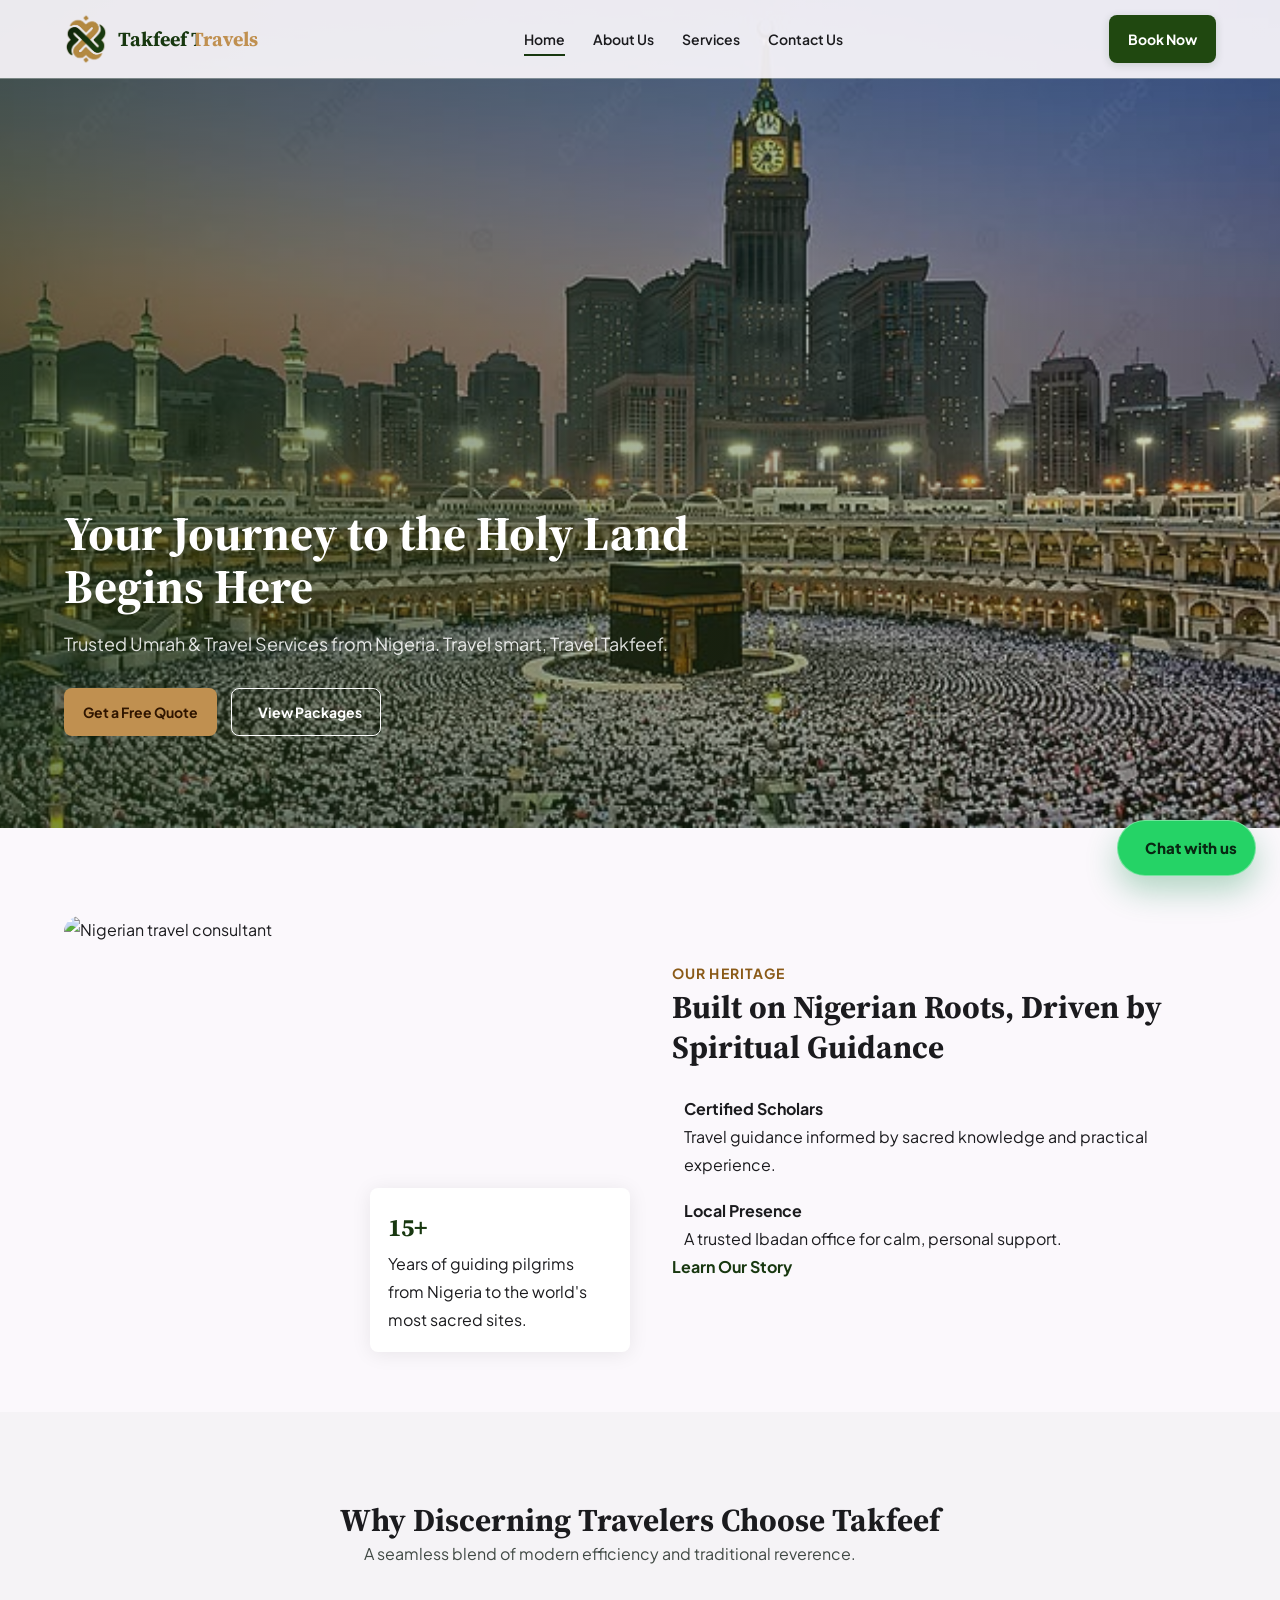
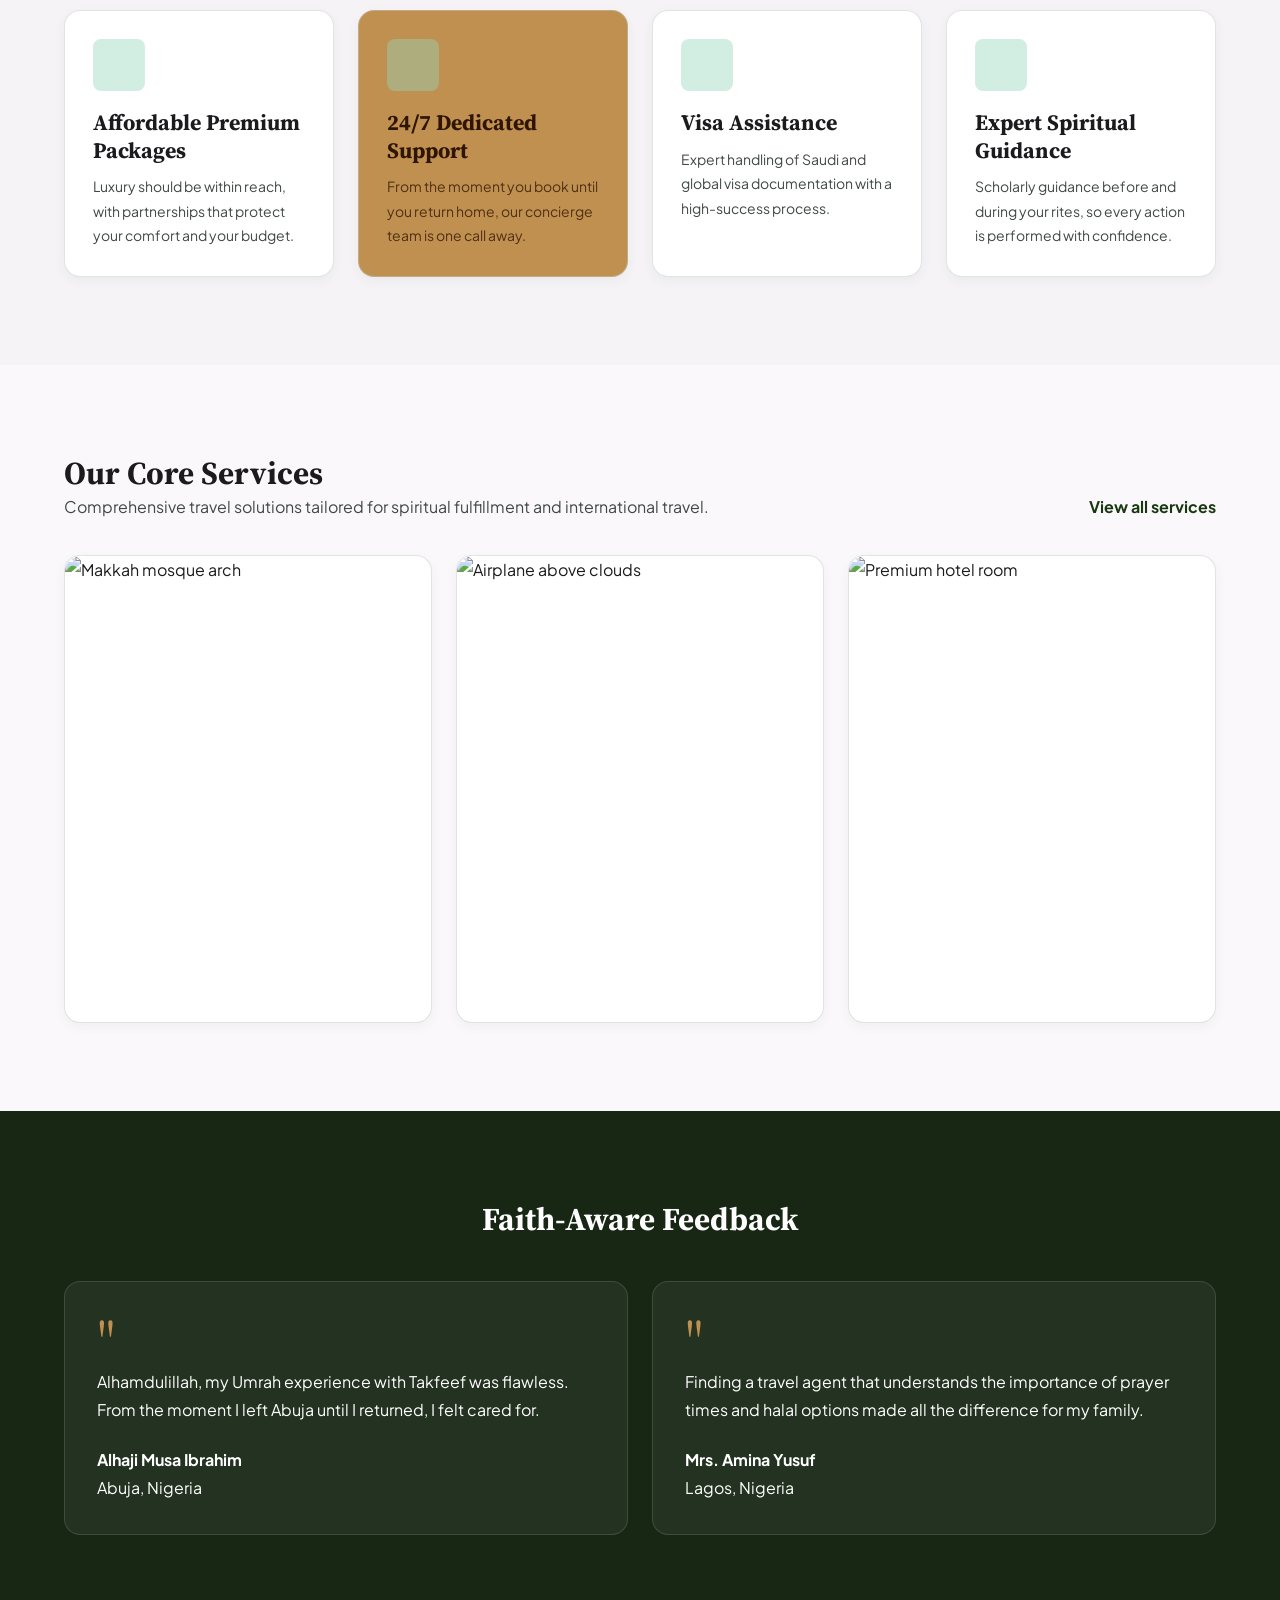
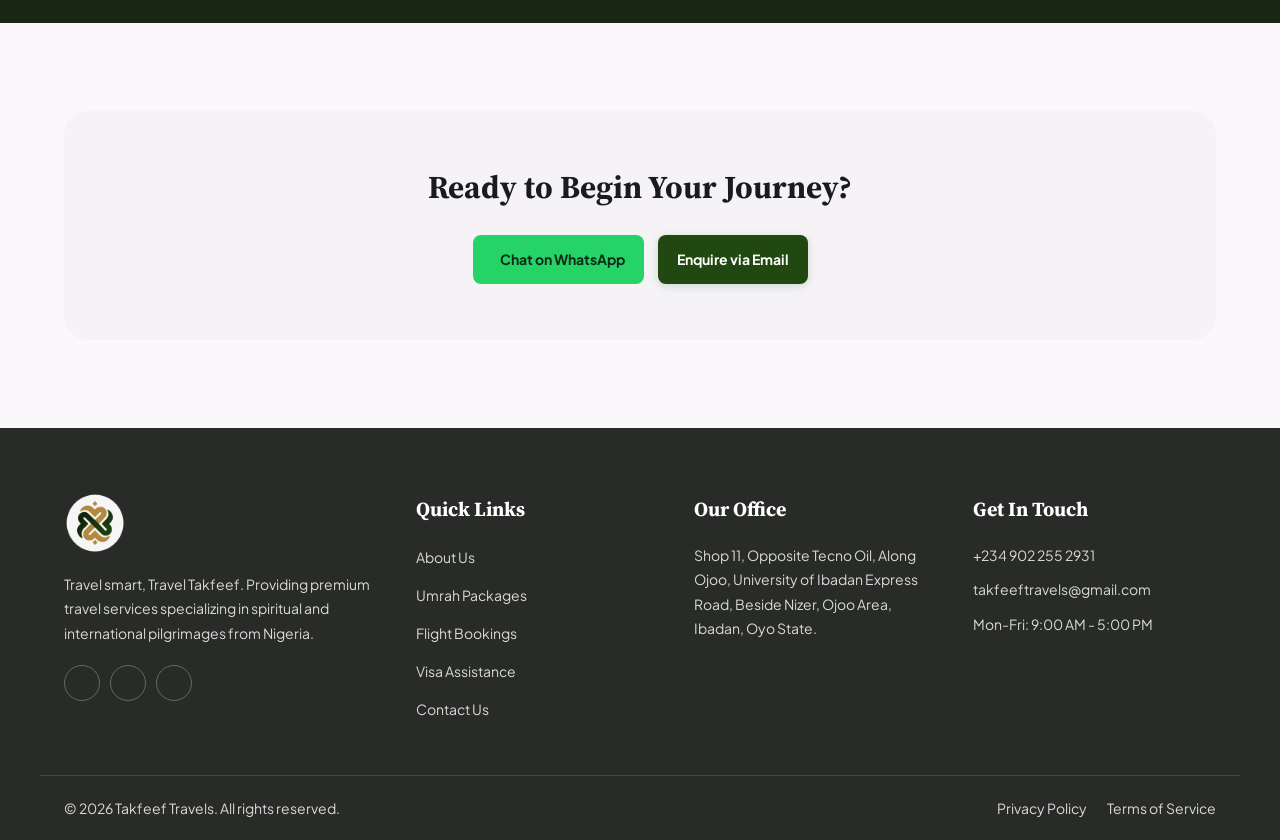
==== index.html @ e7de6328 "Initial Takfeef Travels website" ====
<!DOCTYPE html>
<html lang="en">
<head>
  <meta charset="UTF-8" />
  <meta name="viewport" content="width=device-width, initial-scale=1.0" />
  <meta name="description" content="Takfeef Travels is a trusted Nigerian travel agency specializing in Umrah packages, visa assistance, flight reservations, and international travel services. Travel smart, Travel Takfeef." />
  <meta name="keywords" content="Umrah packages Nigeria, Hajj travel agency Nigeria, visa assistance Nigeria, Takfeef Travels" />
  <meta property="og:title" content="Takfeef Travels - Your Journey to the Holy Land" />
  <meta property="og:description" content="Trusted Umrah & Travel Services from Nigeria. Travel smart, Travel Takfeef." />
  <title>Takfeef Travels | Home</title>
  <link rel="icon" href="assets/images/favicon-gold.png" type="image/png" />
  <link href="https://cdn.jsdelivr.net/npm/remixicon@4.3.0/fonts/remixicon.css" rel="stylesheet" />
  <link rel="stylesheet" href="assets/css/global.css" />
  <link rel="stylesheet" href="assets/css/navbar.css" />
  <link rel="stylesheet" href="assets/css/footer.css" />
  <link rel="stylesheet" href="assets/css/home.css" />
</head>
<body>
  <nav class="navbar" id="navbar">
    <div class="nav-container">
      <a href="index.html" class="nav-logo"><img src="assets/images/logo-gold.png" alt="Takfeef Travels Logo" /></a>
      <ul class="nav-links" id="navLinks">
        <li><a href="index.html" class="nav-link">Home</a></li>
        <li><a href="about.html" class="nav-link">About Us</a></li>
        <li><a href="services.html" class="nav-link">Services</a></li>
        <li><a href="contact.html" class="nav-link">Contact Us</a></li>
      </ul>
      <a href="contact.html" class="btn btn-primary nav-cta">Book Now</a>
      <button class="nav-hamburger" id="hamburger" aria-label="Toggle menu"><span></span><span></span><span></span></button>
    </div>
  </nav>

  <main>
    <section class="hero">
      <div class="container">
        <div class="hero-content reveal">
          <h1>Your Journey to the Holy Land Begins Here</h1>
          <p>Trusted Umrah & Travel Services from Nigeria. Travel smart, Travel Takfeef.</p>
          <div class="hero-actions">
            <a class="btn btn-amber" href="contact.html">Get a Free Quote</a>
            <a class="btn btn-outline" href="services.html"><i class="ri-compass-3-line"></i> View Packages</a>
          </div>
        </div>
      </div>
    </section>

    <section class="section">
      <div class="container heritage-grid">
        <div class="image-stack reveal">
          <img src="https://images.unsplash.com/photo-1547471080-7cc2caa01a7e?auto=format&fit=crop&w=900&q=80" alt="Nigerian travel consultant" />
          <div class="stat-card"><strong data-count="15">15+</strong><span>Years of guiding pilgrims from Nigeria to the world's most sacred sites.</span></div>
        </div>
        <div class="reveal">
          <span class="eyebrow">Our Heritage</span>
          <h2 class="section-heading">Built on Nigerian Roots, Driven by Spiritual Guidance</h2>
          <ul class="feature-list">
            <li><i class="ri-shield-star-line"></i><span><strong>Certified Scholars</strong><br />Travel guidance informed by sacred knowledge and practical experience.</span></li>
            <li><i class="ri-community-line"></i><span><strong>Local Presence</strong><br />A trusted Ibadan office for calm, personal support.</span></li>
          </ul>
          <a href="about.html" class="text-link">Learn Our Story <i class="ri-arrow-right-line"></i></a>
        </div>
      </div>
    </section>

    <section class="section why">
      <div class="container">
        <div class="centered reveal">
          <h2 class="section-heading">Why Discerning Travelers Choose Takfeef</h2>
          <p class="section-copy">A seamless blend of modern efficiency and traditional reverence.</p>
        </div>
        <div class="why-grid">
          <article class="card why-card reveal"><span class="icon-pill"><i class="ri-vip-crown-line"></i></span><h3>Affordable Premium Packages</h3><p>Luxury should be within reach, with partnerships that protect your comfort and your budget.</p></article>
          <article class="card why-card featured reveal"><span class="icon-pill"><i class="ri-customer-service-2-line"></i></span><h3>24/7 Dedicated Support</h3><p>From the moment you book until you return home, our concierge team is one call away.</p></article>
          <article class="card why-card reveal"><span class="icon-pill"><i class="ri-file-check-line"></i></span><h3>Visa Assistance</h3><p>Expert handling of Saudi and global visa documentation with a high-success process.</p></article>
          <article class="card why-card reveal"><span class="icon-pill"><i class="ri-moon-clear-line"></i></span><h3>Expert Spiritual Guidance</h3><p>Scholarly guidance before and during your rites, so every action is performed with confidence.</p></article>
        </div>
      </div>
    </section>

    <section class="section">
      <div class="container">
        <div class="section-head-row">
          <div><h2 class="section-heading">Our Core Services</h2><p class="section-copy">Comprehensive travel solutions tailored for spiritual fulfillment and international travel.</p></div>
          <a href="services.html" class="text-link">View all services <i class="ri-arrow-right-line"></i></a>
        </div>
        <div class="services-preview-grid">
          <article class="card service-card reveal"><img src="https://images.unsplash.com/photo-1580418827493-f2b22c0a76cb?auto=format&fit=crop&w=800&q=80" alt="Makkah mosque arch" /><div class="service-card-body"><span class="chip">Most Popular</span><h3>VIP Umrah Packages</h3><p>Curated spiritual journeys featuring premium hotels, flights, transfers, and guided rituals.</p><a class="btn btn-outline" href="services.html">Explore Packages</a></div></article>
          <article class="card service-card reveal"><img src="https://images.unsplash.com/photo-1436491865332-7a61a109cc05?auto=format&fit=crop&w=800&q=80" alt="Airplane above clouds" /><div class="service-card-body"><span class="chip">Flexible</span><h3>Flight Bookings</h3><p>Reliable international flight support across major carriers and routes.</p><a class="btn btn-outline" href="services.html">Explore Packages</a></div></article>
          <article class="card service-card reveal"><img src="https://images.unsplash.com/photo-1566073771259-6a8506099945?auto=format&fit=crop&w=800&q=80" alt="Premium hotel room" /><div class="service-card-body"><span class="chip">Comfort</span><h3>Premium Lodging</h3><p>Thoughtful hotel selection in Makkah, Madinah, and international destinations.</p><a class="btn btn-outline" href="services.html">Explore Packages</a></div></article>
        </div>
      </div>
    </section>

    <section class="section testimonials">
      <div class="container">
        <h2 class="section-heading centered reveal">Faith-Aware Feedback</h2>
        <div class="testimonial-grid">
          <blockquote class="testimonial-card reveal"><div class="quote-mark">"</div><p>Alhamdulillah, my Umrah experience with Takfeef was flawless. From the moment I left Abuja until I returned, I felt cared for.</p><cite>Alhaji Musa Ibrahim</cite><span>Abuja, Nigeria</span></blockquote>
          <blockquote class="testimonial-card reveal"><div class="quote-mark">"</div><p>Finding a travel agent that understands the importance of prayer times and halal options made all the difference for my family.</p><cite>Mrs. Amina Yusuf</cite><span>Lagos, Nigeria</span></blockquote>
        </div>
      </div>
    </section>

    <section class="section">
      <div class="container">
        <div class="cta-panel reveal">
          <h2 class="section-heading">Ready to Begin Your Journey?</h2>
          <div class="cta-actions">
            <a class="btn whatsapp" href="https://wa.me/2349022552931?text=Hello%20Takfeef%20Travels%2C%20I%20am%20interested%20in%20your%20Umrah%20packages." target="_blank" rel="noreferrer"><i class="ri-whatsapp-line"></i> Chat on WhatsApp</a>
            <a class="btn btn-primary" href="contact.html">Enquire via Email</a>
          </div>
        </div>
      </div>
    </section>
  </main>

  <footer class="footer">
    <div class="footer-container">
      <div><img src="assets/images/logo-gold-badge.png" alt="Takfeef Travels" class="footer-logo" /><p>Travel smart, Travel Takfeef. Providing premium travel services specializing in spiritual and international pilgrimages from Nigeria.</p><div class="footer-socials"><a href="#" aria-label="Facebook"><i class="ri-facebook-fill"></i></a><a href="#" aria-label="Instagram"><i class="ri-instagram-line"></i></a><a href="#" aria-label="TikTok"><i class="ri-tiktok-fill"></i></a></div></div>
      <div><h4>Quick Links</h4><ul><li><a href="about.html">About Us</a></li><li><a href="services.html">Umrah Packages</a></li><li><a href="services.html">Flight Bookings</a></li><li><a href="services.html">Visa Assistance</a></li><li><a href="contact.html">Contact Us</a></li></ul></div>
      <div><h4>Our Office</h4><p>Shop 11, Opposite Tecno Oil, Along Ojoo, University of Ibadan Express Road, Beside Nizer, Ojoo Area, Ibadan, Oyo State.</p></div>
      <div><h4>Get In Touch</h4><p>+234 902 255 2931</p><p>takfeeftravels@gmail.com</p><p>Mon-Fri: 9:00 AM - 5:00 PM</p></div>
    </div>
    <div class="footer-bottom"><p>© 2026 Takfeef Travels. All rights reserved.</p><div class="footer-bottom-links"><a href="#">Privacy Policy</a><a href="#">Terms of Service</a></div></div>
  </footer>
  <a class="floating-whatsapp" href="https://wa.me/2349022552931?text=Hello%20Takfeef%20Travels%2C%20I%20would%20like%20to%20make%20an%20inquiry." target="_blank" rel="noreferrer" aria-label="Chat with Takfeef Travels on WhatsApp">
    <i class="ri-whatsapp-line"></i>
    <span>Chat with us</span>
  </a>
  <script src="assets/js/main.js"></script>
  <script src="assets/js/home.js"></script>
</body>
</html>
---- assets/css/global.css ----
@import url('https://fonts.googleapis.com/css2?family=Source+Serif+4:wght@400;600;700&family=Plus+Jakarta+Sans:wght@400;500;600;700&display=swap');

:root {
  --color-primary: #183810;
  --color-primary-container: #204810;
  --color-primary-accent: #58a038;
  --color-secondary: #8a5a18;
  --color-secondary-bright: #c09050;
  --color-secondary-soft: #f3dec0;
  --color-background: #fbf8fc;
  --color-surface: #ffffff;
  --color-surface-low: #f5f3f6;
  --color-surface-high: #eae7eb;
  --color-text-primary: #1b1b1e;
  --color-text-secondary: #404944;
  --color-text-muted: #707974;
  --color-text-on-primary: #ffffff;
  --color-dark-surface: #172714;
  --color-whatsapp: #25d366;
  --color-error: #ba1a1a;
  --color-outline: #bfc9c3;
  --font-heading: 'Source Serif 4', Georgia, serif;
  --font-body: 'Plus Jakarta Sans', sans-serif;
  --text-display: 48px;
  --text-display-mobile: 36px;
  --text-h2: 32px;
  --text-h3: 24px;
  --text-body-lg: 18px;
  --text-body: 16px;
  --text-label: 14px;
  --container-max: 1200px;
  --container-gutter: 24px;
  --radius-sm: 4px;
  --radius-md: 8px;
  --radius-lg: 16px;
  --radius-xl: 24px;
  --radius-full: 9999px;
  --shadow-card: 0 4px 12px rgba(24, 56, 16, 0.05);
  --shadow-button: 0 2px 8px rgba(24, 56, 16, 0.16);
  --shadow-nav: 0 2px 20px rgba(0, 0, 0, 0.08);
}

*,
*::before,
*::after {
  box-sizing: border-box;
  margin: 0;
  padding: 0;
}

html {
  scroll-behavior: smooth;
}

body {
  background: var(--color-background);
  color: var(--color-text-primary);
  font-family: var(--font-body);
  font-size: var(--text-body);
  line-height: 1.75;
}

img {
  display: block;
  max-width: 100%;
}

a {
  color: inherit;
  text-decoration: none;
}

ul {
  list-style: none;
}

button,
input,
select,
textarea {
  font: inherit;
}

.container {
  margin-inline: auto;
  max-width: var(--container-max);
  padding-inline: var(--container-gutter);
  width: 100%;
}

.section {
  padding-block: 88px;
}

.eyebrow {
  color: var(--color-secondary);
  display: inline-flex;
  font-size: var(--text-label);
  font-weight: 700;
  letter-spacing: 0.08em;
  text-transform: uppercase;
}

.section-heading {
  color: var(--color-text-primary);
  font-family: var(--font-heading);
  font-size: var(--text-h2);
  line-height: 1.25;
}

.section-copy {
  color: var(--color-text-secondary);
  max-width: 680px;
}

.btn {
  align-items: center;
  border: 1px solid transparent;
  border-radius: var(--radius-md);
  cursor: pointer;
  display: inline-flex;
  font-size: 14px;
  font-weight: 700;
  gap: 8px;
  justify-content: center;
  min-height: 44px;
  padding: 11px 18px;
  transition: transform 180ms ease, background 180ms ease, border-color 180ms ease;
}

.btn:hover {
  transform: translateY(-1px);
}

.btn-primary {
  background: var(--color-primary-container);
  box-shadow: var(--shadow-button);
  color: var(--color-text-on-primary);
}

.btn-primary:hover {
  background: var(--color-primary);
}

.btn-amber {
  background: var(--color-secondary-bright);
  color: #2f1500;
}

.btn-outline {
  background: transparent;
  border-color: currentColor;
}

.btn-light {
  background: var(--color-surface);
  color: var(--color-primary);
}

.card {
  background: var(--color-surface);
  border: 1px solid rgba(191, 201, 195, 0.48);
  border-radius: var(--radius-lg);
  box-shadow: var(--shadow-card);
}

.icon-pill {
  align-items: center;
  background: rgba(149, 211, 186, 0.42);
  border-radius: var(--radius-md);
  color: var(--color-primary);
  display: inline-flex;
  font-size: 24px;
  height: 52px;
  justify-content: center;
  width: 52px;
}

.page-header {
  align-items: center;
  display: flex;
  min-height: 300px;
  padding-top: 78px;
  text-align: center;
}

.page-title {
  color: var(--color-text-on-primary);
  font-family: var(--font-heading);
  font-size: var(--text-display);
  line-height: 1.12;
}

.page-subtitle {
  color: rgba(255, 255, 255, 0.82);
  margin: 14px auto 0;
  max-width: 720px;
}

.reveal {
  opacity: 0;
  transform: translateY(18px);
  transition: opacity 600ms ease, transform 600ms ease;
}

.reveal.visible {
  opacity: 1;
  transform: translateY(0);
}

.floating-whatsapp {
  align-items: center;
  background: var(--color-whatsapp);
  border: 1px solid rgba(255, 255, 255, 0.36);
  border-radius: var(--radius-full);
  bottom: 24px;
  box-shadow: 0 14px 32px rgba(18, 140, 74, 0.32);
  color: #082812;
  display: inline-flex;
  font-size: 15px;
  font-weight: 800;
  gap: 9px;
  min-height: 54px;
  padding: 14px 18px;
  position: fixed;
  right: 24px;
  transition: transform 180ms ease, box-shadow 180ms ease;
  z-index: 60;
}

.floating-whatsapp i {
  font-size: 24px;
}

.floating-whatsapp:hover {
  box-shadow: 0 18px 38px rgba(18, 140, 74, 0.4);
  transform: translateY(-2px);
}

@media (max-width: 767px) {
  :root {
    --container-gutter: 20px;
  }

  .section {
    padding-block: 64px;
  }

  .section-heading {
    font-size: 29px;
  }

  .page-title {
    font-size: var(--text-display-mobile);
  }

  .floating-whatsapp {
    bottom: 18px;
    min-height: 56px;
    padding: 0;
    right: 18px;
    width: 56px;
  }

  .floating-whatsapp span {
    height: 1px;
    overflow: hidden;
    position: absolute;
    white-space: nowrap;
    width: 1px;
  }
}
---- assets/css/navbar.css ----
.navbar {
  background: rgba(251, 248, 252, 0.92);
  box-shadow: 0 1px 0 rgba(191, 201, 195, 0.45);
  left: 0;
  position: fixed;
  right: 0;
  top: 0;
  transition: box-shadow 180ms ease, background 180ms ease;
  z-index: 50;
}

.navbar.scrolled {
  background: rgba(255, 255, 255, 0.96);
  box-shadow: var(--shadow-nav);
}

.nav-container {
  align-items: center;
  display: flex;
  height: 78px;
  justify-content: space-between;
  margin-inline: auto;
  max-width: var(--container-max);
  padding-inline: var(--container-gutter);
}

.nav-logo img {
  height: 52px;
  width: auto;
}

.nav-logo {
  align-items: center;
  display: inline-flex;
  gap: 10px;
}

.nav-logo::after {
  content: "Takfeef Travels";
  font-family: var(--font-heading);
  font-size: 20px;
  font-weight: 700;
  line-height: 1;
  background: linear-gradient(90deg, var(--color-primary) 0 56%, var(--color-secondary-bright) 56% 100%);
  -webkit-background-clip: text;
  background-clip: text;
  color: transparent;
  white-space: nowrap;
}

.nav-links {
  align-items: center;
  display: flex;
  gap: 28px;
}

.nav-link {
  color: var(--color-text-primary);
  font-size: 14px;
  font-weight: 600;
  padding-block: 8px;
  position: relative;
}

.nav-link::after {
  background: var(--color-primary);
  bottom: 0;
  content: "";
  height: 2px;
  left: 0;
  position: absolute;
  transform: scaleX(0);
  transform-origin: left;
  transition: transform 160ms ease;
  width: 100%;
}

.nav-link:hover::after,
.nav-link.active::after {
  transform: scaleX(1);
}

.nav-hamburger {
  background: transparent;
  border: 0;
  cursor: pointer;
  display: none;
  height: 44px;
  width: 44px;
}

.nav-hamburger span {
  background: var(--color-primary);
  border-radius: var(--radius-full);
  display: block;
  height: 2px;
  margin: 6px auto;
  transition: transform 180ms ease, opacity 180ms ease;
  width: 24px;
}

.nav-hamburger.open span:nth-child(1) {
  transform: translateY(8px) rotate(45deg);
}

.nav-hamburger.open span:nth-child(2) {
  opacity: 0;
}

.nav-hamburger.open span:nth-child(3) {
  transform: translateY(-8px) rotate(-45deg);
}

@media (max-width: 860px) {
  .nav-cta {
    display: none;
  }

  .nav-hamburger {
    display: block;
  }

  .nav-links {
    background: var(--color-surface);
    border: 1px solid rgba(191, 201, 195, 0.62);
    border-radius: var(--radius-lg);
    box-shadow: var(--shadow-nav);
    display: grid;
    gap: 8px;
    left: 20px;
    opacity: 0;
    padding: 16px;
    pointer-events: none;
    position: absolute;
    right: 20px;
    top: 88px;
    transform: translateY(-8px);
    transition: opacity 180ms ease, transform 180ms ease;
  }

  .nav-links.open {
    opacity: 1;
    pointer-events: auto;
    transform: translateY(0);
  }
}

@media (max-width: 420px) {
  .nav-logo::after {
    font-size: 17px;
  }

  .nav-logo img {
    height: 46px;
  }
}
---- assets/css/footer.css ----
.footer {
  background: #292b28;
  color: rgba(255, 255, 255, 0.82);
  padding-top: 64px;
}

.footer-container {
  display: grid;
  gap: 36px;
  grid-template-columns: 1.3fr 1fr 1fr 1fr;
  margin-inline: auto;
  max-width: var(--container-max);
  padding-inline: var(--container-gutter);
}

.footer-logo {
  height: 62px;
  margin-bottom: 18px;
  width: auto;
}

.footer h4 {
  color: #ffffff;
  font-family: var(--font-heading);
  font-size: 20px;
  margin-bottom: 16px;
}

.footer p,
.footer a {
  font-size: 14px;
}

.footer li + li,
.footer p + p {
  margin-top: 10px;
}

.footer-socials {
  display: flex;
  gap: 10px;
  margin-top: 20px;
}

.footer-socials a {
  align-items: center;
  border: 1px solid rgba(255, 255, 255, 0.28);
  border-radius: var(--radius-full);
  display: inline-flex;
  height: 36px;
  justify-content: center;
  width: 36px;
}

.footer-bottom {
  align-items: center;
  border-top: 1px solid rgba(255, 255, 255, 0.12);
  display: flex;
  gap: 20px;
  justify-content: space-between;
  margin: 52px auto 0;
  max-width: var(--container-max);
  padding: 20px var(--container-gutter);
}

.footer-bottom-links {
  display: flex;
  gap: 20px;
}

@media (max-width: 900px) {
  .footer-container {
    grid-template-columns: 1fr 1fr;
  }
}

@media (max-width: 620px) {
  .footer-container,
  .footer-bottom {
    grid-template-columns: 1fr;
  }

  .footer-bottom {
    align-items: flex-start;
    flex-direction: column;
  }
}
---- assets/css/home.css ----
.hero {
  background: linear-gradient(90deg, rgba(24, 56, 16, 0.58), rgba(24, 56, 16, 0.18)), url("../images/hero-kaaba-twilight.jfif") center/cover;
  color: #ffffff;
  display: flex;
  min-height: 92vh;
  padding-top: 78px;
}

.hero .container {
  align-items: end;
  display: flex;
  padding-bottom: 92px;
}

.hero-content {
  max-width: 690px;
}

.hero h1 {
  font-family: var(--font-heading);
  font-size: var(--text-display);
  line-height: 1.12;
}

.hero p {
  color: rgba(255, 255, 255, 0.86);
  font-size: var(--text-body-lg);
  margin-top: 14px;
}

.hero-actions {
  display: flex;
  flex-wrap: wrap;
  gap: 14px;
  margin-top: 28px;
}

.heritage-grid,
.featured-grid,
.contact-layout,
.story-grid,
.faq-grid {
  align-items: center;
  display: grid;
  gap: 64px;
  grid-template-columns: 1fr 1fr;
}

.image-stack {
  position: relative;
}

.image-stack img,
.service-card img,
.featured-image {
  border-radius: var(--radius-lg);
  height: 100%;
  object-fit: cover;
  width: 100%;
}

.image-stack img {
  aspect-ratio: 4 / 3;
}

.stat-card {
  background: var(--color-surface);
  border-radius: var(--radius-md);
  bottom: -28px;
  box-shadow: var(--shadow-nav);
  max-width: 260px;
  padding: 18px;
  position: absolute;
  right: -22px;
}

.stat-card strong {
  color: var(--color-primary);
  display: block;
  font-family: var(--font-heading);
  font-size: 25px;
}

.feature-list {
  display: grid;
  gap: 18px;
  margin-top: 28px;
}

.feature-list li {
  align-items: flex-start;
  display: flex;
  gap: 12px;
}

.feature-list i {
  color: var(--color-primary-container);
  font-size: 22px;
}

.why {
  background: var(--color-surface-low);
}

.centered {
  margin-inline: auto;
  max-width: 740px;
  text-align: center;
}

.why-grid,
.services-preview-grid,
.testimonial-grid,
.difference-grid,
.team-grid,
.services-grid,
.hours-grid {
  display: grid;
  gap: 24px;
  margin-top: 42px;
}

.why-grid {
  grid-template-columns: repeat(4, 1fr);
}

.why-card {
  padding: 28px;
}

.why-card.featured {
  background: var(--color-secondary-bright);
  color: #2f1500;
}

.why-card h3,
.service-card h3,
.team-card h3,
.service-tile h3,
.mission-card h3 {
  font-family: var(--font-heading);
  font-size: 22px;
  line-height: 1.25;
  margin-top: 18px;
}

.why-card p,
.service-card p,
.service-tile p {
  color: var(--color-text-secondary);
  font-size: 14px;
  margin-top: 10px;
}

.why-card.featured p {
  color: rgba(47, 21, 0, 0.78);
}

.section-head-row {
  align-items: end;
  display: flex;
  gap: 24px;
  justify-content: space-between;
  margin-bottom: 34px;
}

.text-link {
  color: var(--color-primary);
  font-weight: 700;
}

.services-preview-grid {
  grid-template-columns: repeat(3, 1fr);
  margin-top: 0;
}

.service-card {
  overflow: hidden;
}

.service-card img {
  aspect-ratio: 16 / 10;
  border-radius: var(--radius-lg) var(--radius-lg) 0 0;
}

.service-card-body {
  padding: 22px;
}

.chip {
  background: var(--color-secondary-soft);
  border-radius: var(--radius-full);
  color: var(--color-secondary);
  display: inline-flex;
  font-size: 12px;
  font-weight: 700;
  margin-bottom: 10px;
  padding: 5px 10px;
}

.testimonials {
  background: var(--color-dark-surface);
  color: #ffffff;
  position: relative;
}

.testimonials .section-heading {
  color: #ffffff;
}

.testimonial-grid {
  grid-template-columns: 1fr 1fr;
}

.testimonial-card {
  background: rgba(255, 255, 255, 0.06);
  border: 1px solid rgba(255, 255, 255, 0.12);
  border-radius: var(--radius-lg);
  padding: 32px;
}

.quote-mark {
  color: var(--color-secondary-bright);
  font-family: var(--font-heading);
  font-size: 54px;
  line-height: 1;
}

.testimonial-card cite {
  display: block;
  font-style: normal;
  font-weight: 700;
  margin-top: 22px;
}

.cta-panel {
  background: var(--color-surface-low);
  border-radius: var(--radius-xl);
  padding: 56px 24px;
  text-align: center;
}

.cta-actions {
  display: flex;
  flex-wrap: wrap;
  gap: 14px;
  justify-content: center;
  margin-top: 28px;
}

.whatsapp {
  background: var(--color-whatsapp);
  color: #0b2a18;
}

@media (max-width: 980px) {
  .heritage-grid,
  .featured-grid,
  .contact-layout,
  .story-grid,
  .faq-grid {
    grid-template-columns: 1fr;
  }

  .why-grid,
  .services-preview-grid,
  .testimonial-grid {
    grid-template-columns: 1fr 1fr;
  }
}

@media (max-width: 680px) {
  .hero h1 {
    font-size: var(--text-display-mobile);
  }

  .hero .container {
    padding-bottom: 56px;
  }

  .why-grid,
  .services-preview-grid,
  .testimonial-grid {
    grid-template-columns: 1fr;
  }

  .section-head-row {
    align-items: flex-start;
    flex-direction: column;
  }

  .stat-card {
    bottom: 16px;
    left: 16px;
    right: 16px;
  }
}
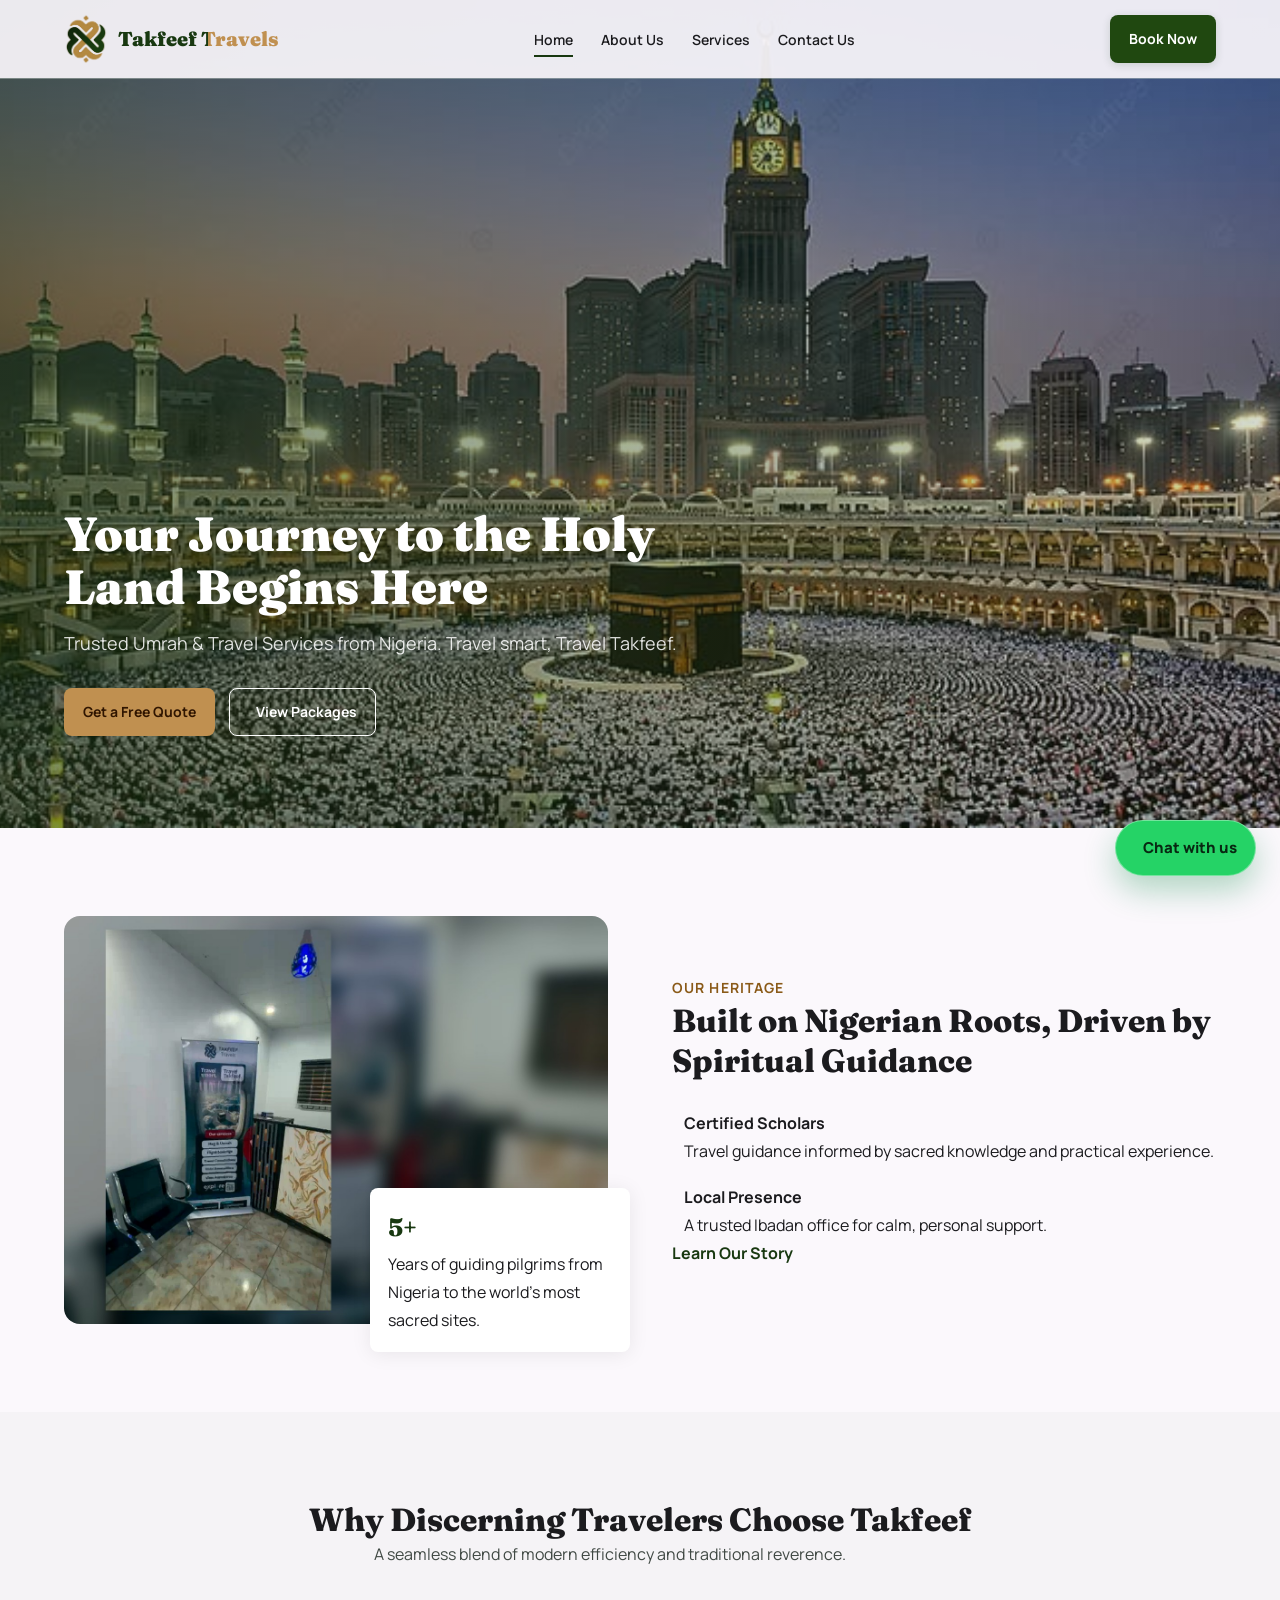
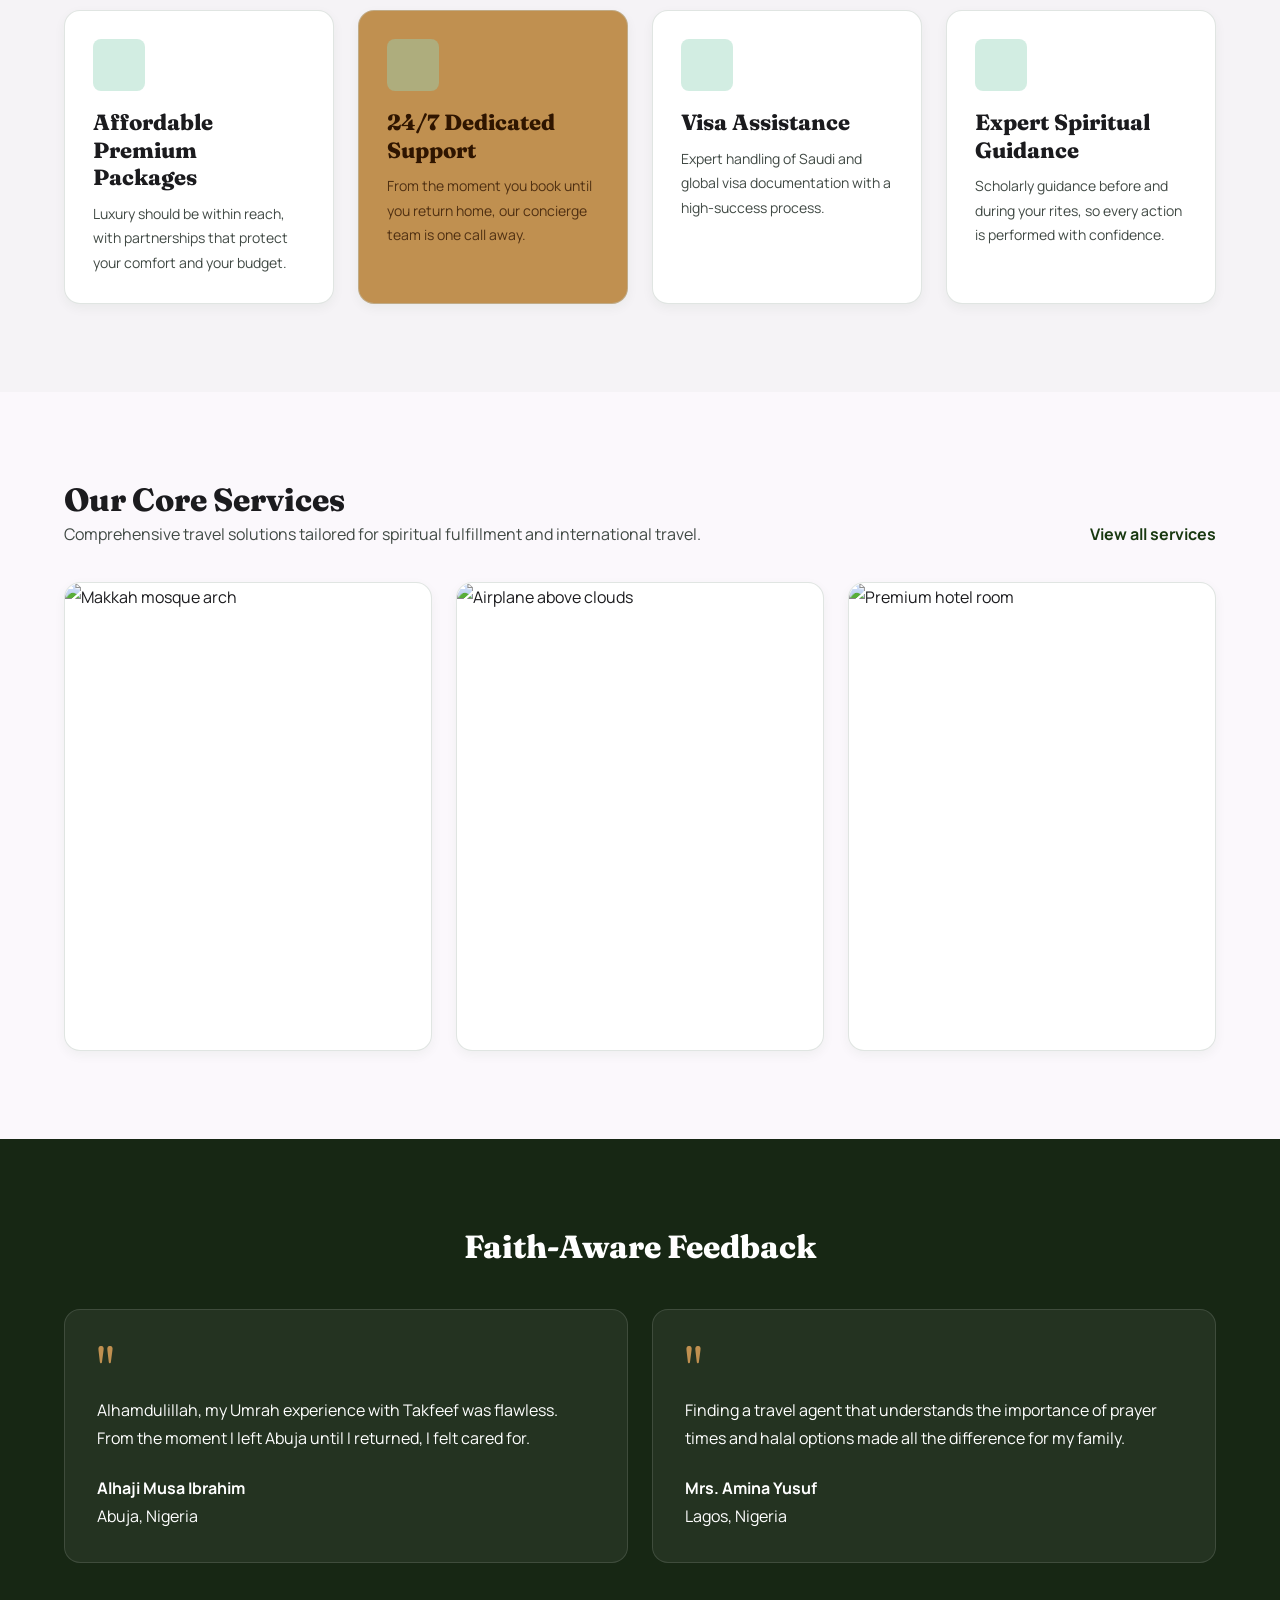
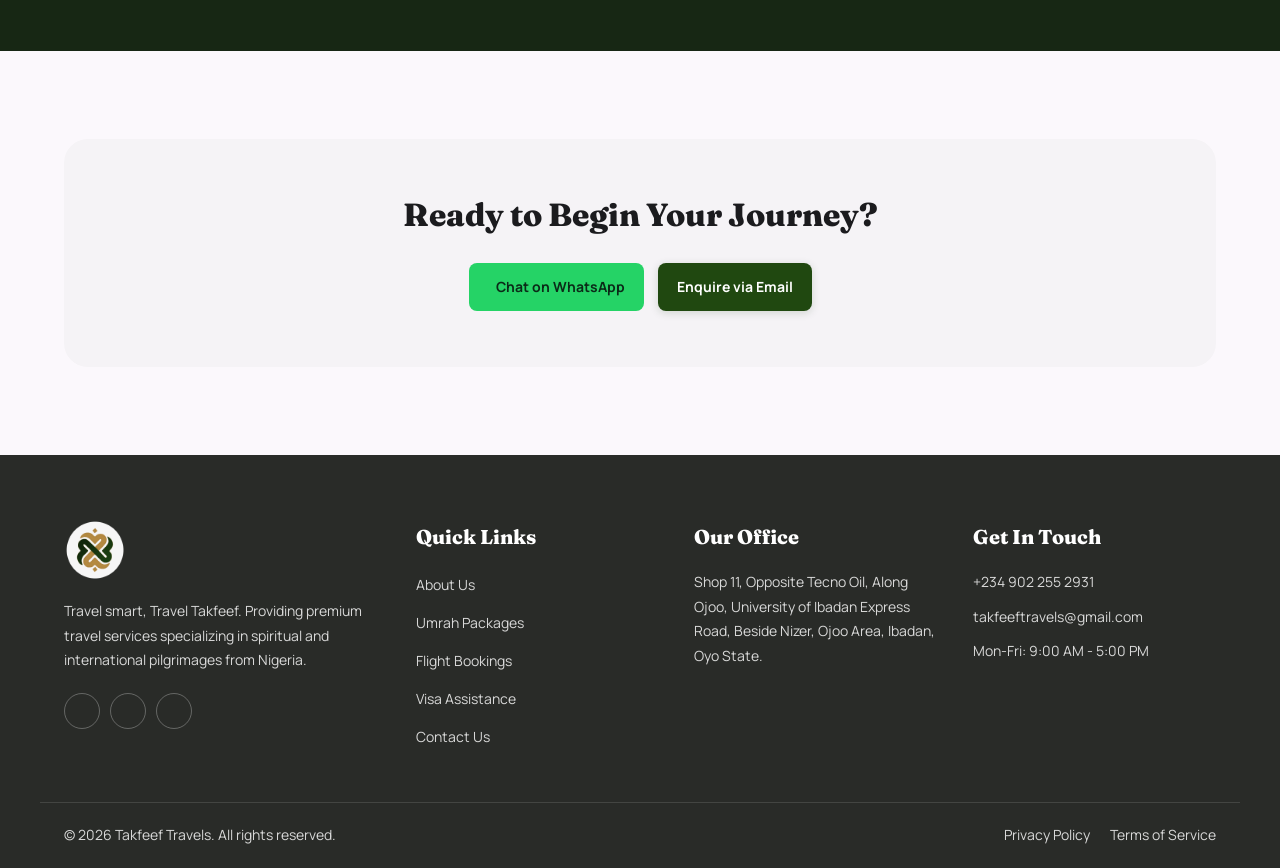
==== commit 0b6cd5d9: "Use real office images" ====
--- a/index.html
+++ b/index.html
@@ -47,8 +47,8 @@
     <section class="section">
       <div class="container heritage-grid">
         <div class="image-stack reveal">
-          <img src="https://images.unsplash.com/photo-1547471080-7cc2caa01a7e?auto=format&fit=crop&w=900&q=80" alt="Nigerian travel consultant" />
-          <div class="stat-card"><strong data-count="15">15+</strong><span>Years of guiding pilgrims from Nigeria to the world's most sacred sites.</span></div>
+          <img src="assets/images/office-interior.jpg" alt="Takfeef Travels Ibadan office interior" />
+          <div class="stat-card"><strong data-count="5">5+</strong><span>Years of guiding pilgrims from Nigeria to the world's most sacred sites.</span></div>
         </div>
         <div class="reveal">
           <span class="eyebrow">Our Heritage</span>
--- a/assets/css/global.css
+++ b/assets/css/global.css
@@ -1,4 +1,4 @@
-@import url('https://fonts.googleapis.com/css2?family=Source+Serif+4:wght@400;600;700&family=Plus+Jakarta+Sans:wght@400;500;600;700&display=swap');
+@import url('https://fonts.googleapis.com/css2?family=Fraunces:opsz,wght@9..144,600;9..144,700;9..144,800;9..144,900&family=Manrope:wght@400;500;600;700;800&display=swap');
 
 :root {
   --color-primary: #183810;
@@ -19,8 +19,8 @@
   --color-whatsapp: #25d366;
   --color-error: #ba1a1a;
   --color-outline: #bfc9c3;
-  --font-heading: 'Source Serif 4', Georgia, serif;
-  --font-body: 'Plus Jakarta Sans', sans-serif;
+  --font-heading: 'Fraunces', Georgia, serif;
+  --font-body: 'Manrope', Arial, sans-serif;
   --text-display: 48px;
   --text-display-mobile: 36px;
   --text-h2: 32px;
@@ -105,6 +105,7 @@
   color: var(--color-text-primary);
   font-family: var(--font-heading);
   font-size: var(--text-h2);
+  font-weight: 800;
   line-height: 1.25;
 }
 
@@ -188,6 +189,7 @@
   color: var(--color-text-on-primary);
   font-family: var(--font-heading);
   font-size: var(--text-display);
+  font-weight: 900;
   line-height: 1.12;
 }
 
--- a/assets/css/navbar.css
+++ b/assets/css/navbar.css
@@ -39,7 +39,7 @@
   content: "Takfeef Travels";
   font-family: var(--font-heading);
   font-size: 20px;
-  font-weight: 700;
+  font-weight: 900;
   line-height: 1;
   background: linear-gradient(90deg, var(--color-primary) 0 56%, var(--color-secondary-bright) 56% 100%);
   -webkit-background-clip: text;
--- a/assets/css/footer.css
+++ b/assets/css/footer.css
@@ -23,6 +23,7 @@
   color: #ffffff;
   font-family: var(--font-heading);
   font-size: 20px;
+  font-weight: 800;
   margin-bottom: 16px;
 }
 
--- a/assets/css/home.css
+++ b/assets/css/home.css
@@ -19,6 +19,7 @@
 .hero h1 {
   font-family: var(--font-heading);
   font-size: var(--text-display);
+  font-weight: 900;
   line-height: 1.12;
 }
 
@@ -79,6 +80,7 @@
   display: block;
   font-family: var(--font-heading);
   font-size: 25px;
+  font-weight: 800;
 }
 
 .feature-list {
@@ -140,6 +142,7 @@
 .mission-card h3 {
   font-family: var(--font-heading);
   font-size: 22px;
+  font-weight: 800;
   line-height: 1.25;
   margin-top: 18px;
 }
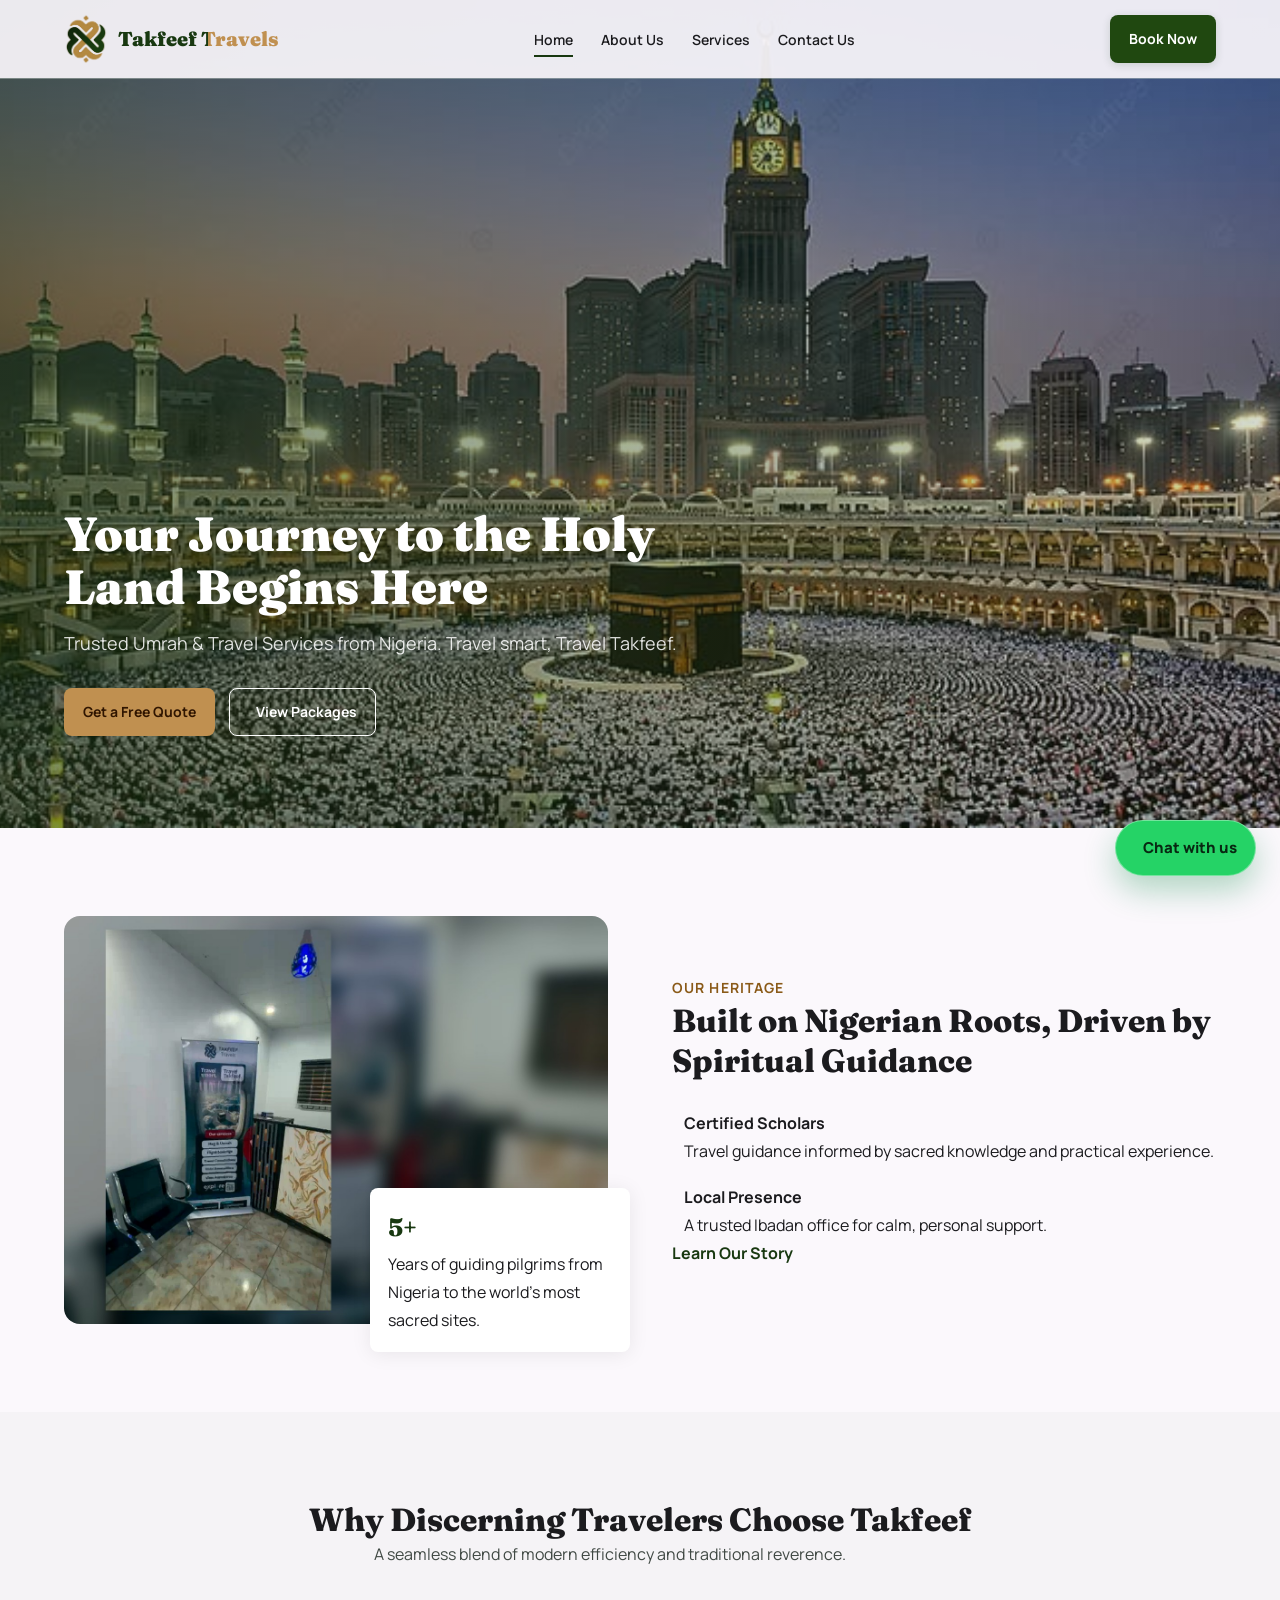
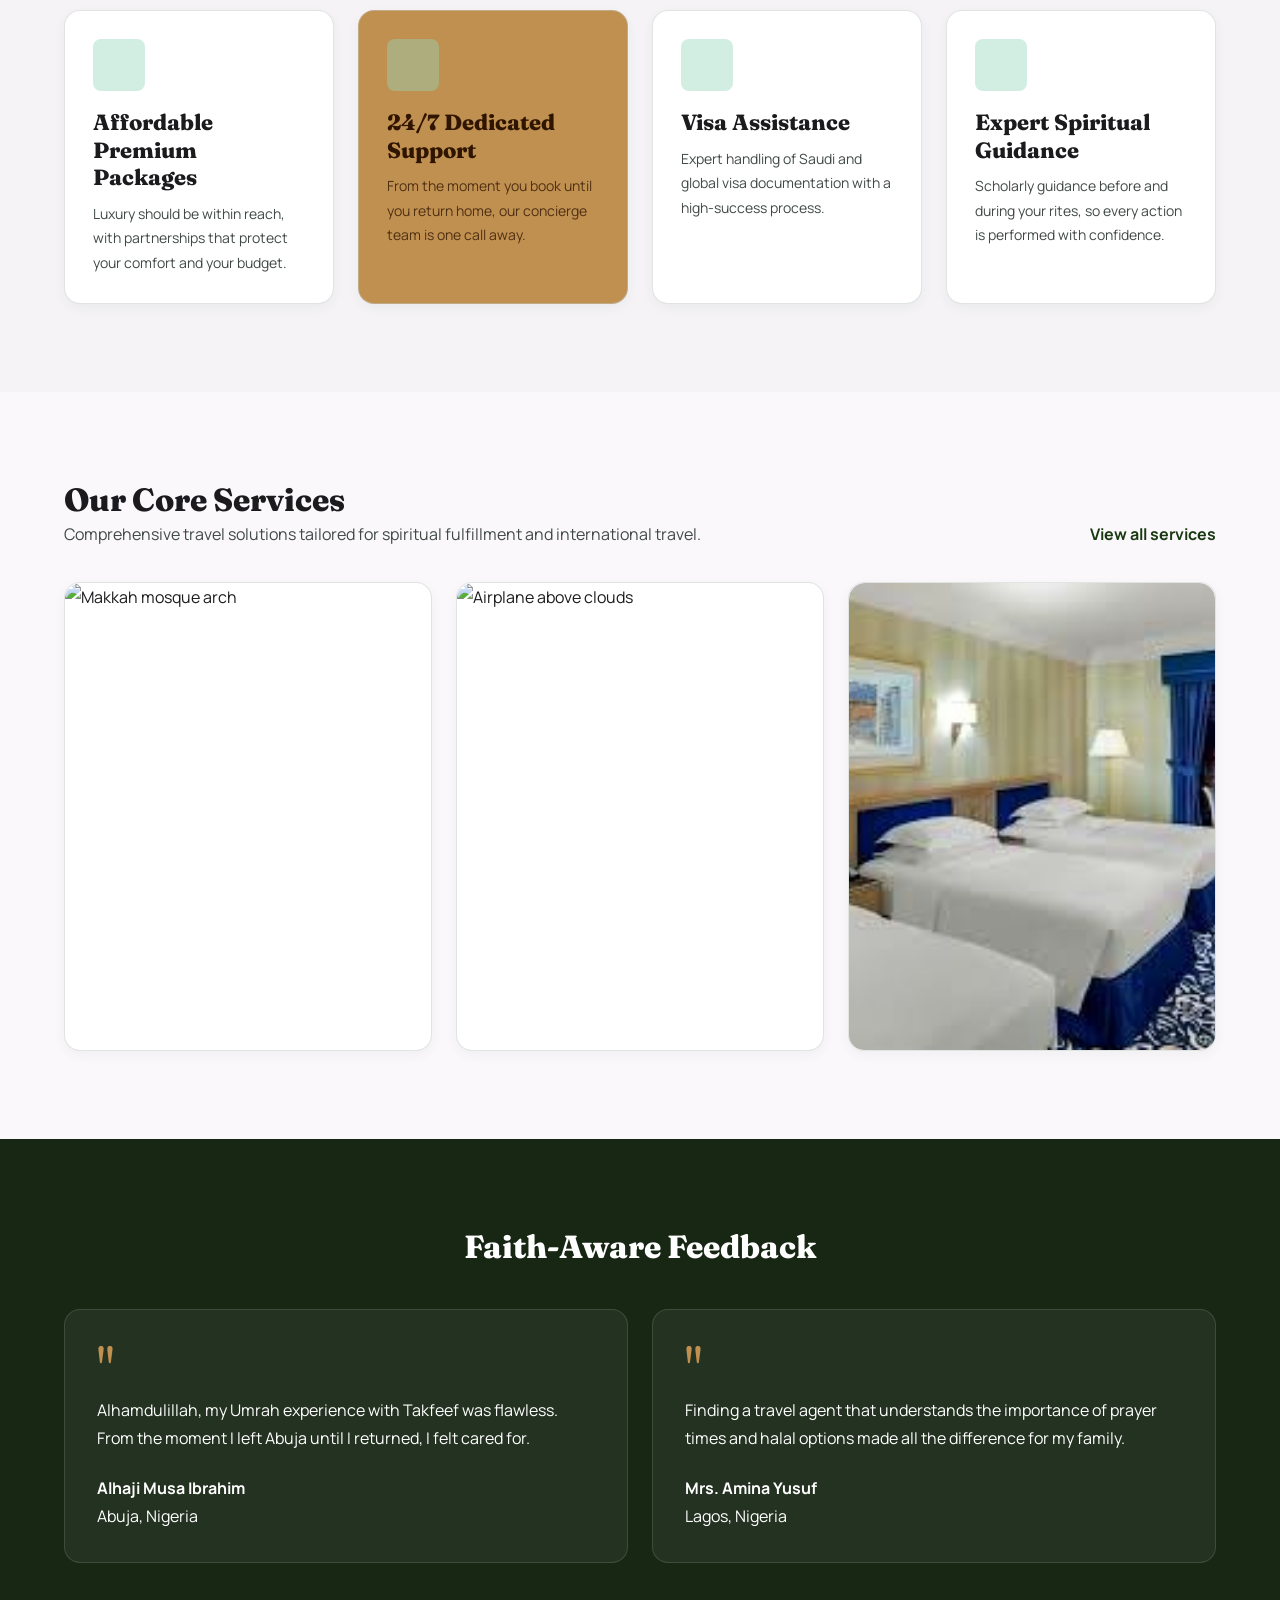
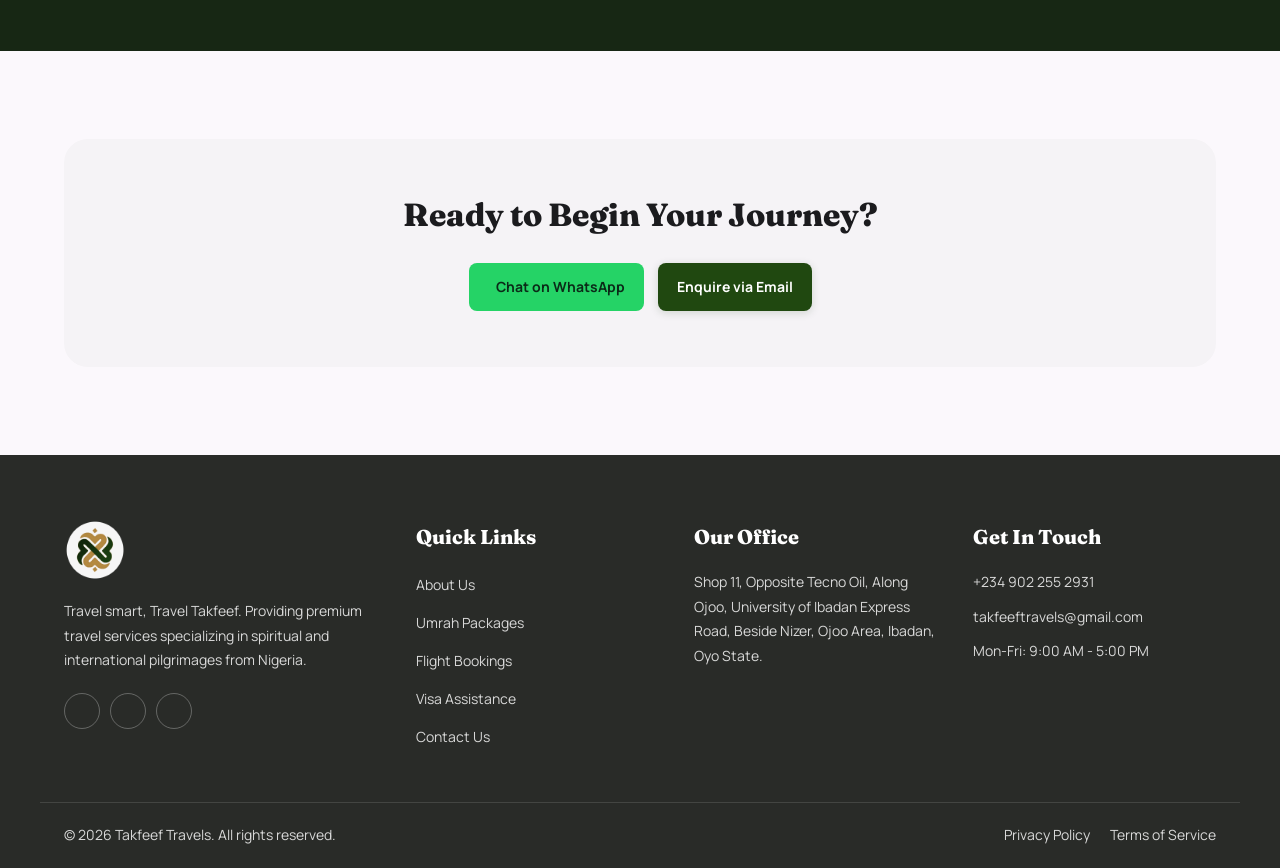
==== commit b6fb1ee5: "Update lodging service image" ====
--- a/index.html
+++ b/index.html
@@ -86,7 +86,7 @@
         <div class="services-preview-grid">
           <article class="card service-card reveal"><img src="https://images.unsplash.com/photo-1580418827493-f2b22c0a76cb?auto=format&fit=crop&w=800&q=80" alt="Makkah mosque arch" /><div class="service-card-body"><span class="chip">Most Popular</span><h3>VIP Umrah Packages</h3><p>Curated spiritual journeys featuring premium hotels, flights, transfers, and guided rituals.</p><a class="btn btn-outline" href="services.html">Explore Packages</a></div></article>
           <article class="card service-card reveal"><img src="https://images.unsplash.com/photo-1436491865332-7a61a109cc05?auto=format&fit=crop&w=800&q=80" alt="Airplane above clouds" /><div class="service-card-body"><span class="chip">Flexible</span><h3>Flight Bookings</h3><p>Reliable international flight support across major carriers and routes.</p><a class="btn btn-outline" href="services.html">Explore Packages</a></div></article>
-          <article class="card service-card reveal"><img src="https://images.unsplash.com/photo-1566073771259-6a8506099945?auto=format&fit=crop&w=800&q=80" alt="Premium hotel room" /><div class="service-card-body"><span class="chip">Comfort</span><h3>Premium Lodging</h3><p>Thoughtful hotel selection in Makkah, Madinah, and international destinations.</p><a class="btn btn-outline" href="services.html">Explore Packages</a></div></article>
+          <article class="card service-card reveal"><img src="assets/images/hotel-room.jpg" alt="Premium hotel room" /><div class="service-card-body"><span class="chip">Comfort</span><h3>Premium Lodging</h3><p>Thoughtful hotel selection in Makkah, Madinah, and international destinations.</p><a class="btn btn-outline" href="services.html">Explore Packages</a></div></article>
         </div>
       </div>
     </section>
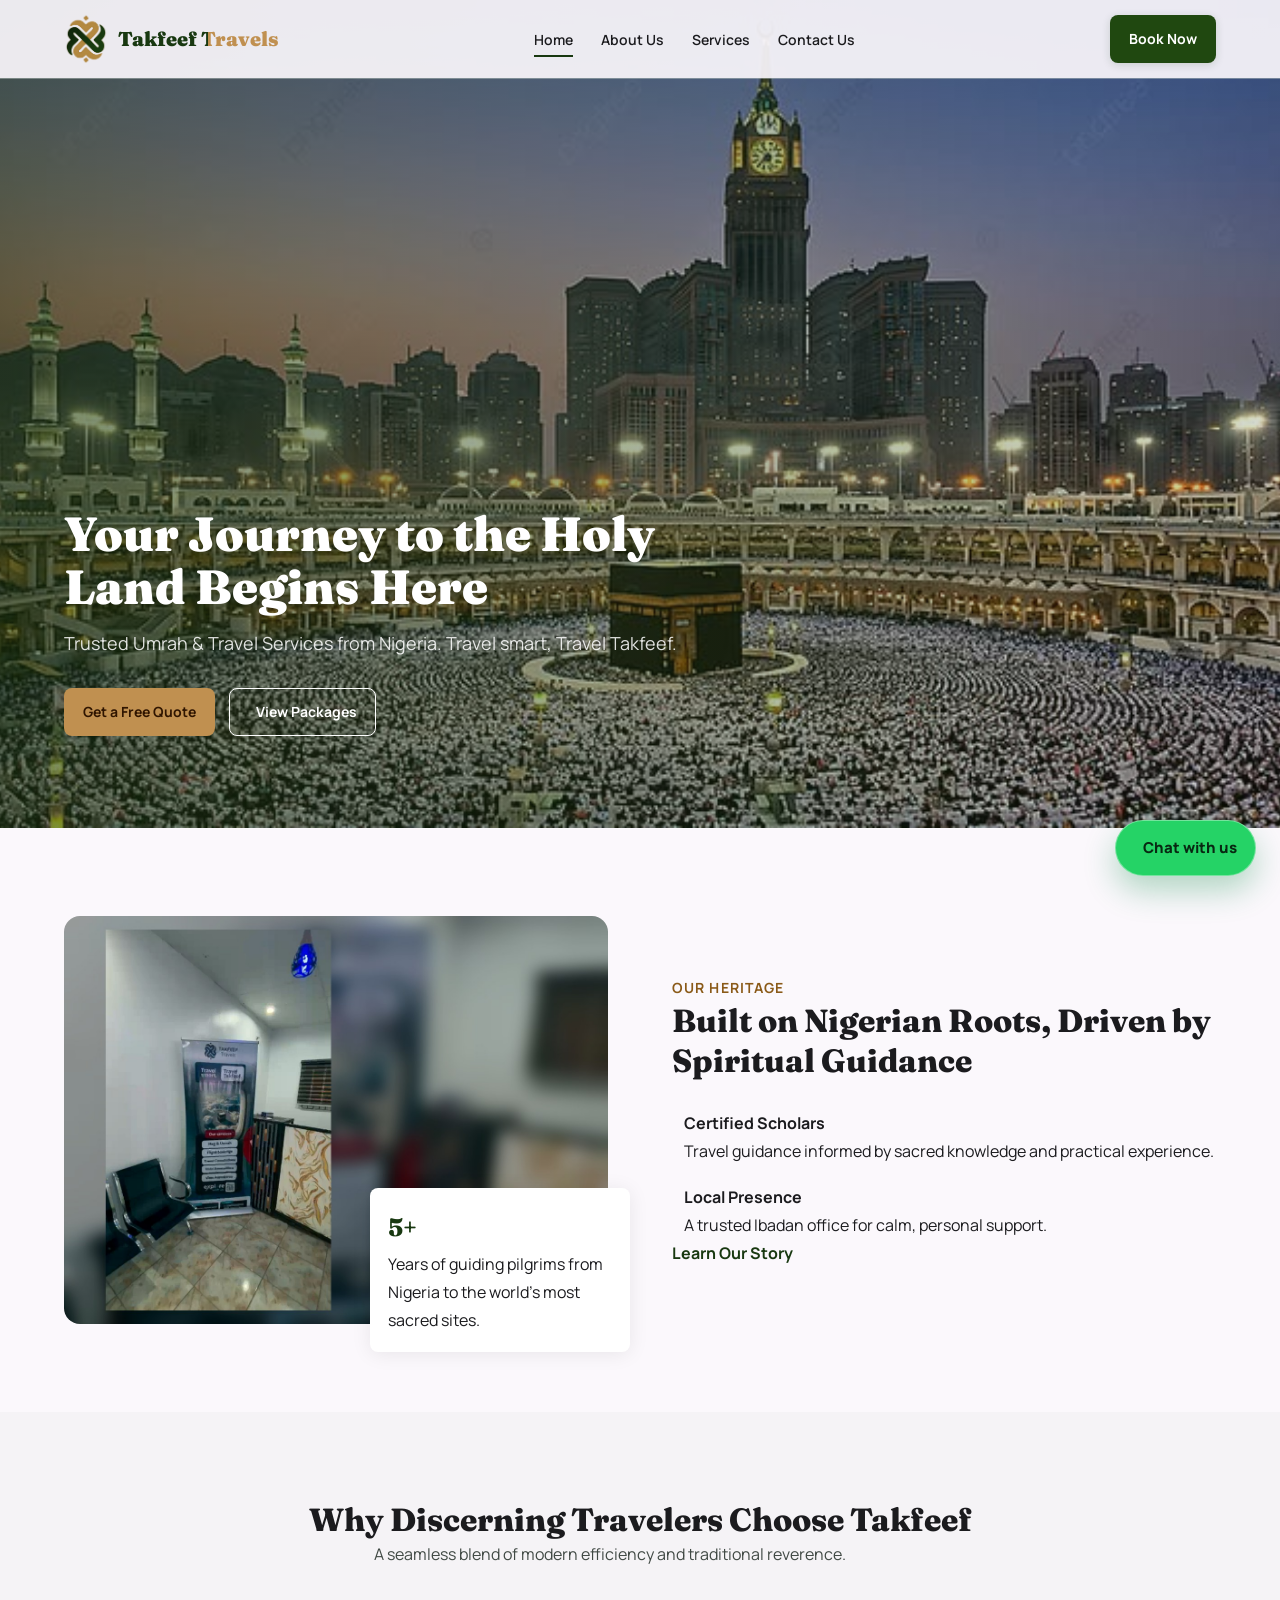
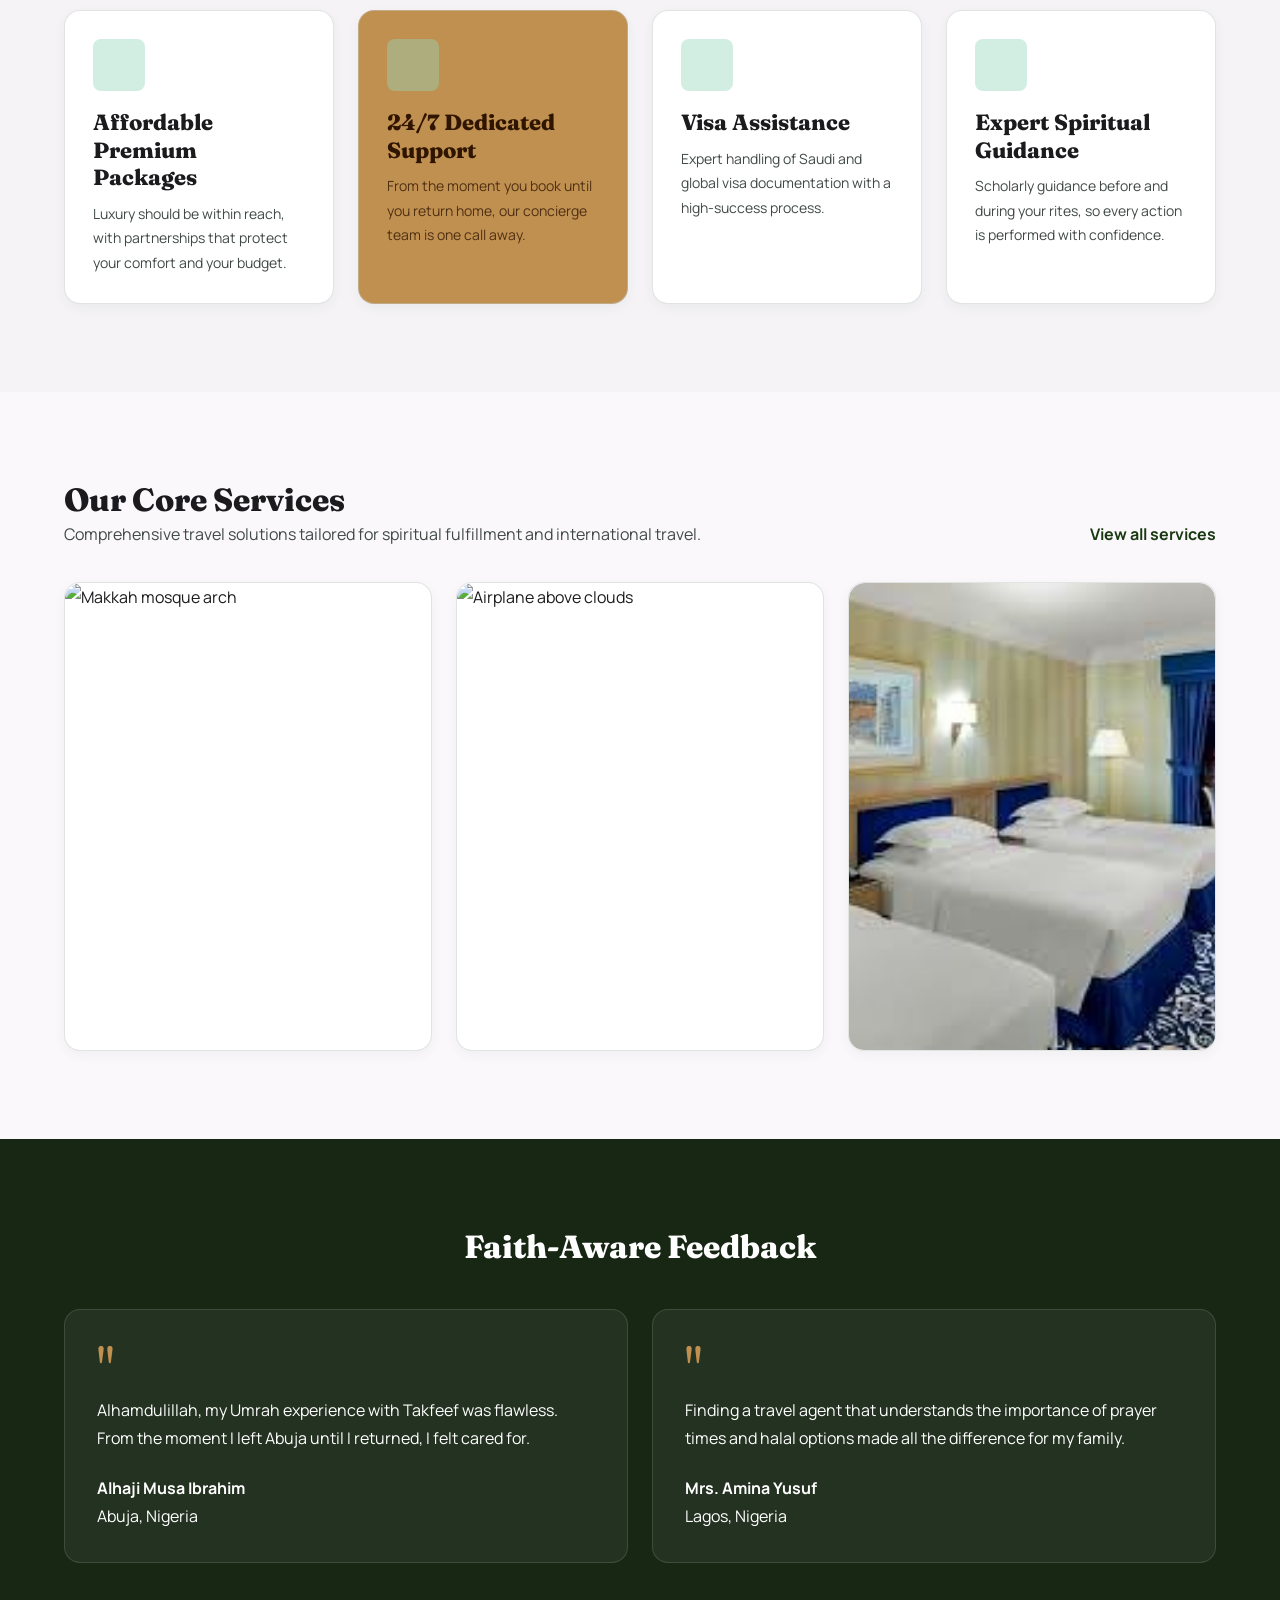
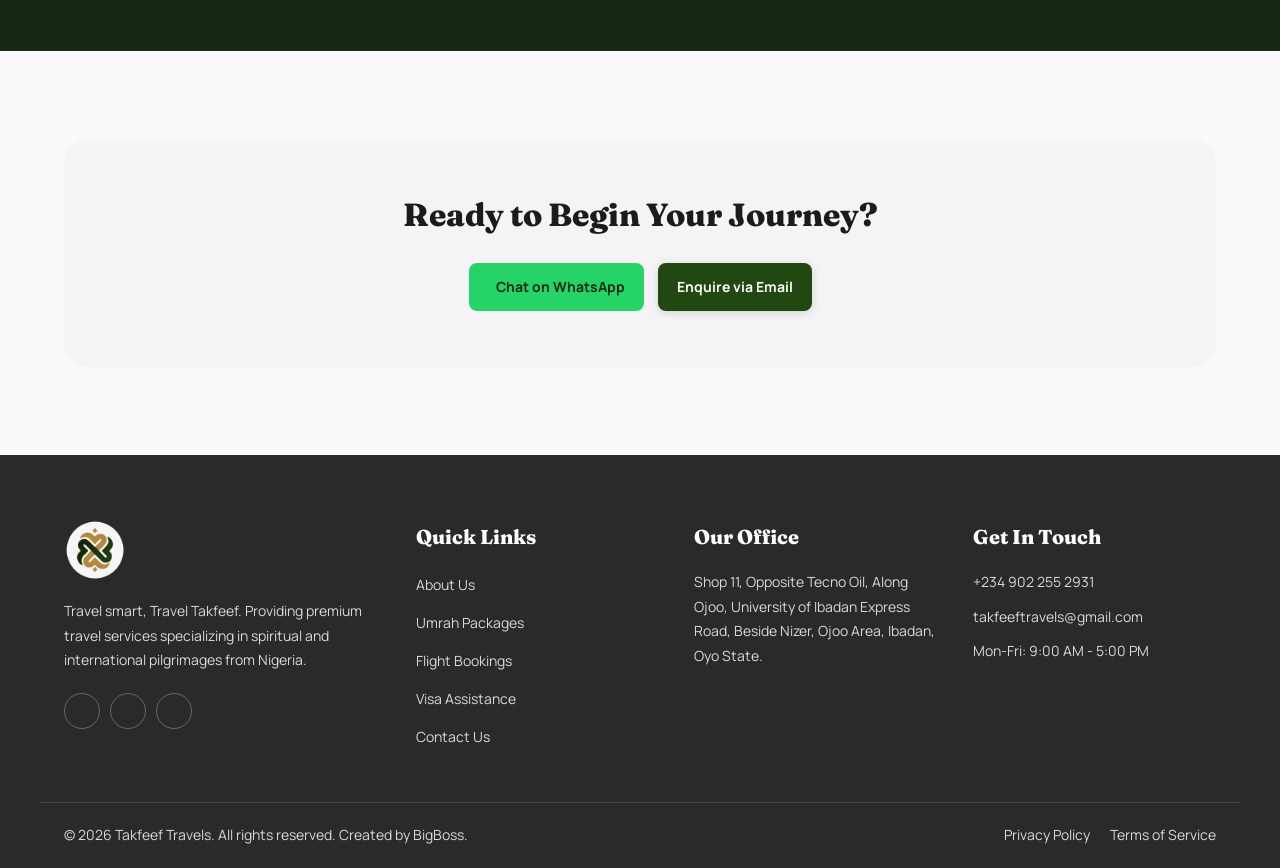
==== commit 963b4878: "Remove staff section and add footer credit" ====
--- a/index.html
+++ b/index.html
@@ -121,7 +121,7 @@
       <div><h4>Our Office</h4><p>Shop 11, Opposite Tecno Oil, Along Ojoo, University of Ibadan Express Road, Beside Nizer, Ojoo Area, Ibadan, Oyo State.</p></div>
       <div><h4>Get In Touch</h4><p>+234 902 255 2931</p><p>takfeeftravels@gmail.com</p><p>Mon-Fri: 9:00 AM - 5:00 PM</p></div>
     </div>
-    <div class="footer-bottom"><p>© 2026 Takfeef Travels. All rights reserved.</p><div class="footer-bottom-links"><a href="#">Privacy Policy</a><a href="#">Terms of Service</a></div></div>
+    <div class="footer-bottom"><p>© 2026 Takfeef Travels. All rights reserved. Created by BigBoss.</p><div class="footer-bottom-links"><a href="#">Privacy Policy</a><a href="#">Terms of Service</a></div></div>
   </footer>
   <a class="floating-whatsapp" href="https://wa.me/2349022552931?text=Hello%20Takfeef%20Travels%2C%20I%20would%20like%20to%20make%20an%20inquiry." target="_blank" rel="noreferrer" aria-label="Chat with Takfeef Travels on WhatsApp">
     <i class="ri-whatsapp-line"></i>
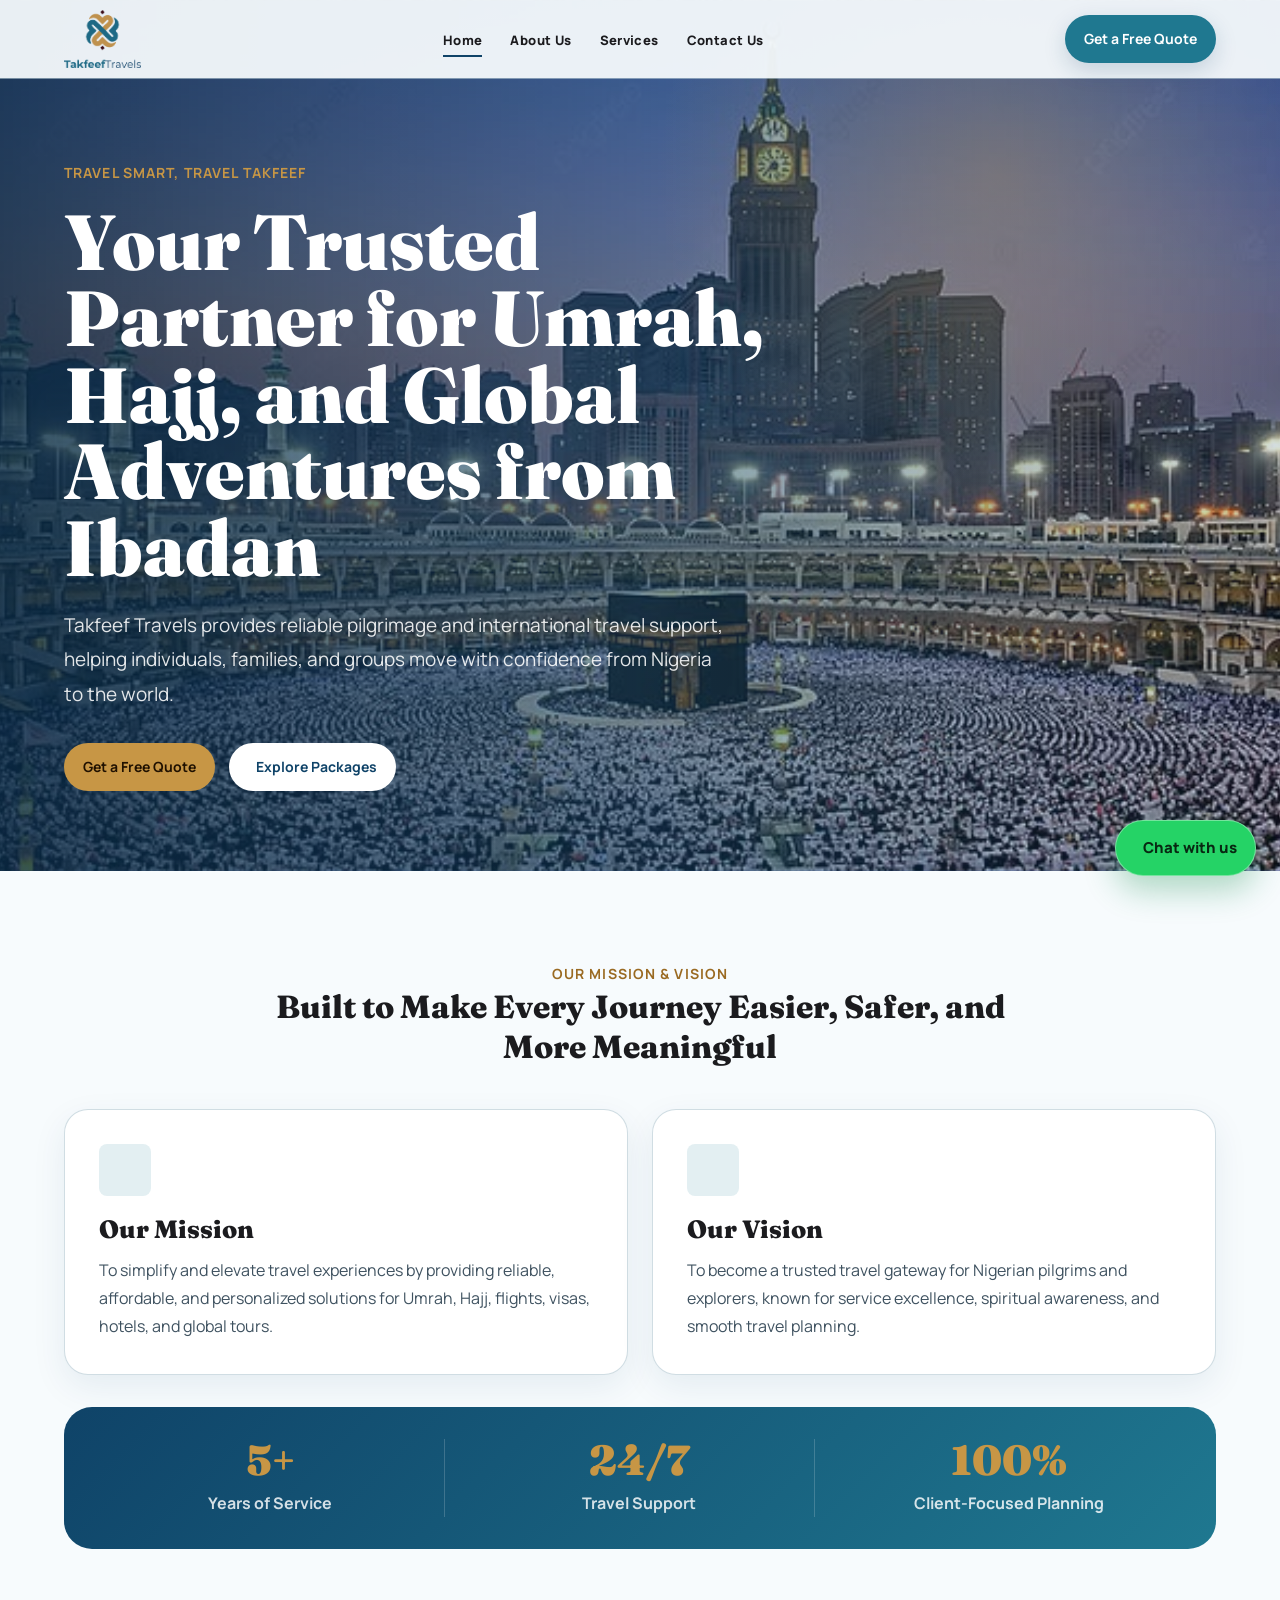
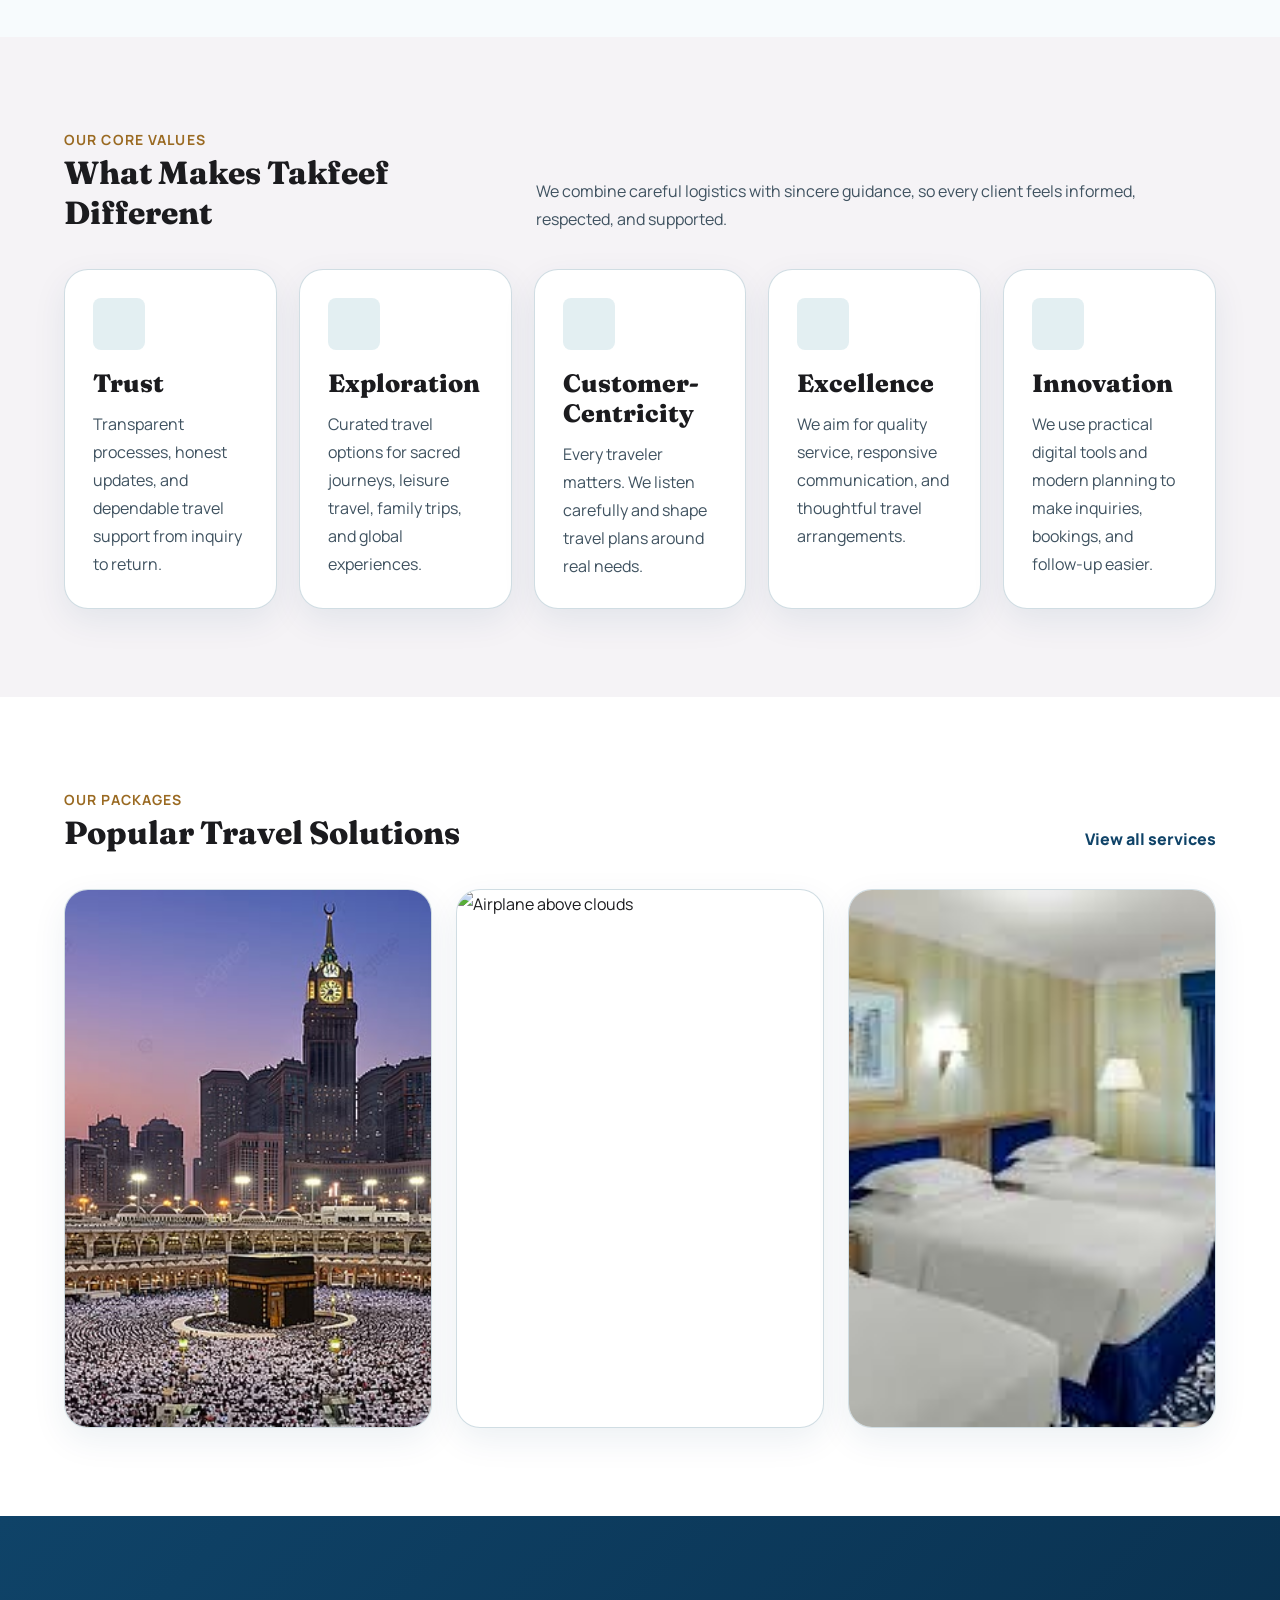
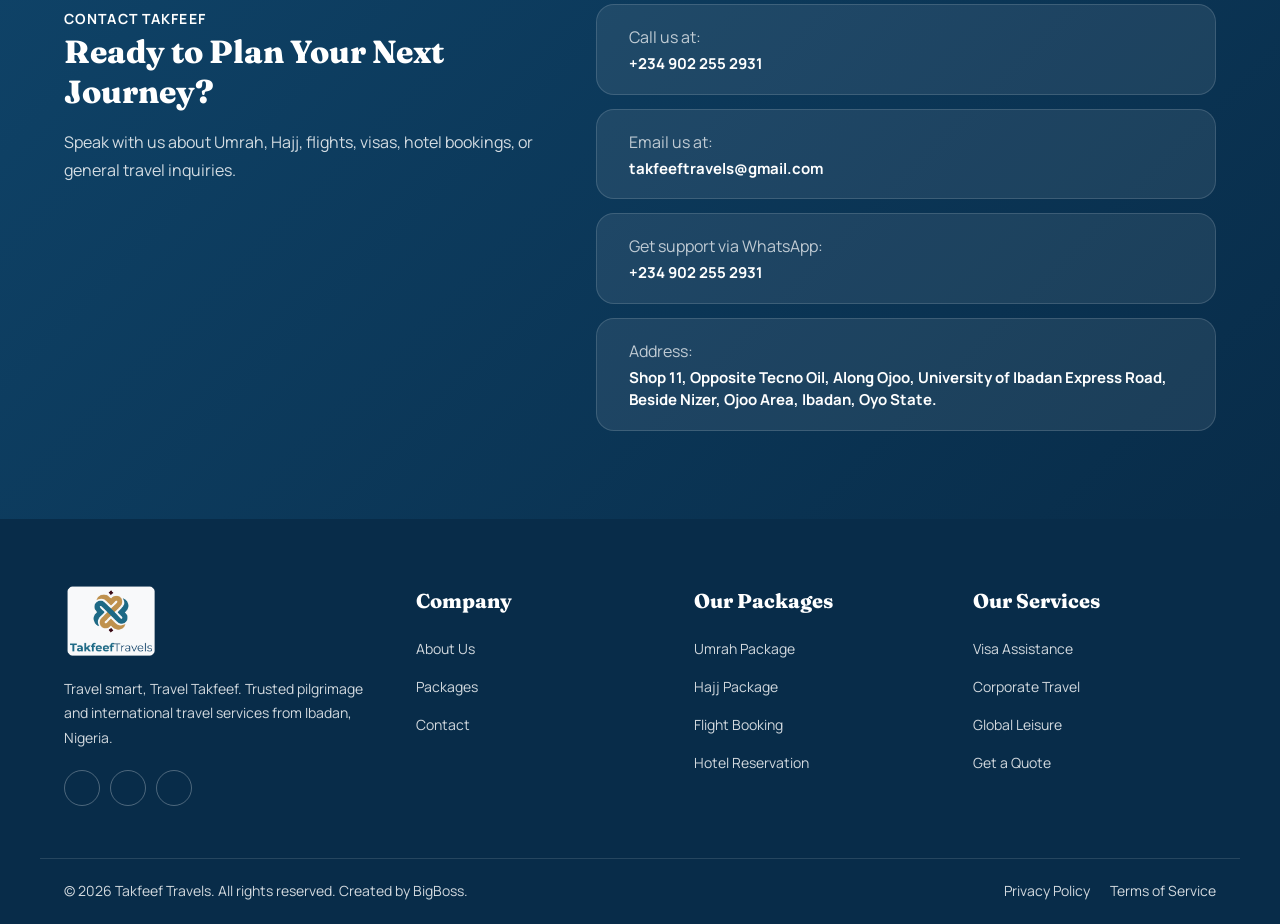
==== commit 9730e773: "Redesign site with blue gold brand concept" ====
--- a/index.html
+++ b/index.html
@@ -5,10 +5,10 @@
   <meta name="viewport" content="width=device-width, initial-scale=1.0" />
   <meta name="description" content="Takfeef Travels is a trusted Nigerian travel agency specializing in Umrah packages, visa assistance, flight reservations, and international travel services. Travel smart, Travel Takfeef." />
   <meta name="keywords" content="Umrah packages Nigeria, Hajj travel agency Nigeria, visa assistance Nigeria, Takfeef Travels" />
-  <meta property="og:title" content="Takfeef Travels - Your Journey to the Holy Land" />
-  <meta property="og:description" content="Trusted Umrah & Travel Services from Nigeria. Travel smart, Travel Takfeef." />
+  <meta property="og:title" content="Takfeef Travels - Travel smart, Travel Takfeef" />
+  <meta property="og:description" content="Trusted Umrah, Hajj, and international travel services from Ibadan, Nigeria." />
   <title>Takfeef Travels | Home</title>
-  <link rel="icon" href="assets/images/favicon-gold.png" type="image/png" />
+  <link rel="icon" href="assets/images/favicon-blue-gold.png" type="image/png" />
   <link href="https://cdn.jsdelivr.net/npm/remixicon@4.3.0/fonts/remixicon.css" rel="stylesheet" />
   <link rel="stylesheet" href="assets/css/global.css" />
   <link rel="stylesheet" href="assets/css/navbar.css" />
@@ -18,97 +18,117 @@
 <body>
   <nav class="navbar" id="navbar">
     <div class="nav-container">
-      <a href="index.html" class="nav-logo"><img src="assets/images/logo-gold.png" alt="Takfeef Travels Logo" /></a>
+      <a href="index.html" class="nav-logo"><img src="assets/images/takfeef-logo-blue-gold.png" alt="Takfeef Travels Logo" /></a>
       <ul class="nav-links" id="navLinks">
         <li><a href="index.html" class="nav-link">Home</a></li>
         <li><a href="about.html" class="nav-link">About Us</a></li>
         <li><a href="services.html" class="nav-link">Services</a></li>
         <li><a href="contact.html" class="nav-link">Contact Us</a></li>
       </ul>
-      <a href="contact.html" class="btn btn-primary nav-cta">Book Now</a>
+      <a href="contact.html" class="btn btn-primary nav-cta">Get a Free Quote</a>
       <button class="nav-hamburger" id="hamburger" aria-label="Toggle menu"><span></span><span></span><span></span></button>
     </div>
   </nav>
 
   <main>
-    <section class="hero">
-      <div class="container">
-        <div class="hero-content reveal">
-          <h1>Your Journey to the Holy Land Begins Here</h1>
-          <p>Trusted Umrah & Travel Services from Nigeria. Travel smart, Travel Takfeef.</p>
+    <section class="dadish-hero">
+      <div class="hero-media" aria-hidden="true"></div>
+      <div class="container dadish-hero-grid">
+        <div class="dadish-hero-content reveal">
+          <span class="eyebrow">Travel smart, Travel Takfeef</span>
+          <h1>Your Trusted Partner for Umrah, Hajj, and Global Adventures from Ibadan</h1>
+          <p>Takfeef Travels provides reliable pilgrimage and international travel support, helping individuals, families, and groups move with confidence from Nigeria to the world.</p>
           <div class="hero-actions">
             <a class="btn btn-amber" href="contact.html">Get a Free Quote</a>
-            <a class="btn btn-outline" href="services.html"><i class="ri-compass-3-line"></i> View Packages</a>
+            <a class="btn btn-light" href="services.html"><i class="ri-suitcase-3-line"></i> Explore Packages</a>
           </div>
         </div>
       </div>
     </section>
 
-    <section class="section">
-      <div class="container heritage-grid">
-        <div class="image-stack reveal">
-          <img src="assets/images/office-interior.jpg" alt="Takfeef Travels Ibadan office interior" />
-          <div class="stat-card"><strong data-count="5">5+</strong><span>Years of guiding pilgrims from Nigeria to the world's most sacred sites.</span></div>
+    <section class="section mission-section">
+      <div class="container">
+        <div class="centered reveal">
+          <span class="eyebrow">Our Mission & Vision</span>
+          <h2 class="section-heading">Built to Make Every Journey Easier, Safer, and More Meaningful</h2>
         </div>
-        <div class="reveal">
-          <span class="eyebrow">Our Heritage</span>
-          <h2 class="section-heading">Built on Nigerian Roots, Driven by Spiritual Guidance</h2>
-          <ul class="feature-list">
-            <li><i class="ri-shield-star-line"></i><span><strong>Certified Scholars</strong><br />Travel guidance informed by sacred knowledge and practical experience.</span></li>
-            <li><i class="ri-community-line"></i><span><strong>Local Presence</strong><br />A trusted Ibadan office for calm, personal support.</span></li>
-          </ul>
-          <a href="about.html" class="text-link">Learn Our Story <i class="ri-arrow-right-line"></i></a>
+        <div class="mission-vision-grid">
+          <article class="card mission-panel reveal">
+            <span class="icon-pill"><i class="ri-flag-line"></i></span>
+            <h3>Our Mission</h3>
+            <p>To simplify and elevate travel experiences by providing reliable, affordable, and personalized solutions for Umrah, Hajj, flights, visas, hotels, and global tours.</p>
+          </article>
+          <article class="card mission-panel reveal">
+            <span class="icon-pill"><i class="ri-eye-line"></i></span>
+            <h3>Our Vision</h3>
+            <p>To become a trusted travel gateway for Nigerian pilgrims and explorers, known for service excellence, spiritual awareness, and smooth travel planning.</p>
+          </article>
+        </div>
+        <div class="stats-strip reveal">
+          <div><strong data-count="5">5+</strong><span>Years of Service</span></div>
+          <div><strong>24/7</strong><span>Travel Support</span></div>
+          <div><strong>100%</strong><span>Client-Focused Planning</span></div>
         </div>
       </div>
     </section>
 
-    <section class="section why">
+    <section class="section values-section">
       <div class="container">
-        <div class="centered reveal">
-          <h2 class="section-heading">Why Discerning Travelers Choose Takfeef</h2>
-          <p class="section-copy">A seamless blend of modern efficiency and traditional reverence.</p>
+        <div class="section-head-row">
+          <div>
+            <span class="eyebrow">Our Core Values</span>
+            <h2 class="section-heading">What Makes Takfeef Different</h2>
+          </div>
+          <p class="section-copy">We combine careful logistics with sincere guidance, so every client feels informed, respected, and supported.</p>
         </div>
-        <div class="why-grid">
-          <article class="card why-card reveal"><span class="icon-pill"><i class="ri-vip-crown-line"></i></span><h3>Affordable Premium Packages</h3><p>Luxury should be within reach, with partnerships that protect your comfort and your budget.</p></article>
-          <article class="card why-card featured reveal"><span class="icon-pill"><i class="ri-customer-service-2-line"></i></span><h3>24/7 Dedicated Support</h3><p>From the moment you book until you return home, our concierge team is one call away.</p></article>
-          <article class="card why-card reveal"><span class="icon-pill"><i class="ri-file-check-line"></i></span><h3>Visa Assistance</h3><p>Expert handling of Saudi and global visa documentation with a high-success process.</p></article>
-          <article class="card why-card reveal"><span class="icon-pill"><i class="ri-moon-clear-line"></i></span><h3>Expert Spiritual Guidance</h3><p>Scholarly guidance before and during your rites, so every action is performed with confidence.</p></article>
+        <div class="values-grid">
+          <article class="card value-card reveal"><span class="icon-pill"><i class="ri-shield-check-line"></i></span><h3>Trust</h3><p>Transparent processes, honest updates, and dependable travel support from inquiry to return.</p></article>
+          <article class="card value-card reveal"><span class="icon-pill"><i class="ri-compass-3-line"></i></span><h3>Exploration</h3><p>Curated travel options for sacred journeys, leisure travel, family trips, and global experiences.</p></article>
+          <article class="card value-card reveal"><span class="icon-pill"><i class="ri-customer-service-2-line"></i></span><h3>Customer-Centricity</h3><p>Every traveler matters. We listen carefully and shape travel plans around real needs.</p></article>
+          <article class="card value-card reveal"><span class="icon-pill"><i class="ri-medal-line"></i></span><h3>Excellence</h3><p>We aim for quality service, responsive communication, and thoughtful travel arrangements.</p></article>
+          <article class="card value-card reveal"><span class="icon-pill"><i class="ri-lightbulb-flash-line"></i></span><h3>Innovation</h3><p>We use practical digital tools and modern planning to make inquiries, bookings, and follow-up easier.</p></article>
         </div>
       </div>
     </section>
 
-    <section class="section">
+    <section class="section packages-section">
       <div class="container">
         <div class="section-head-row">
-          <div><h2 class="section-heading">Our Core Services</h2><p class="section-copy">Comprehensive travel solutions tailored for spiritual fulfillment and international travel.</p></div>
+          <div>
+            <span class="eyebrow">Our Packages</span>
+            <h2 class="section-heading">Popular Travel Solutions</h2>
+          </div>
           <a href="services.html" class="text-link">View all services <i class="ri-arrow-right-line"></i></a>
         </div>
-        <div class="services-preview-grid">
-          <article class="card service-card reveal"><img src="https://images.unsplash.com/photo-1580418827493-f2b22c0a76cb?auto=format&fit=crop&w=800&q=80" alt="Makkah mosque arch" /><div class="service-card-body"><span class="chip">Most Popular</span><h3>VIP Umrah Packages</h3><p>Curated spiritual journeys featuring premium hotels, flights, transfers, and guided rituals.</p><a class="btn btn-outline" href="services.html">Explore Packages</a></div></article>
-          <article class="card service-card reveal"><img src="https://images.unsplash.com/photo-1436491865332-7a61a109cc05?auto=format&fit=crop&w=800&q=80" alt="Airplane above clouds" /><div class="service-card-body"><span class="chip">Flexible</span><h3>Flight Bookings</h3><p>Reliable international flight support across major carriers and routes.</p><a class="btn btn-outline" href="services.html">Explore Packages</a></div></article>
-          <article class="card service-card reveal"><img src="assets/images/hotel-room.jpg" alt="Premium hotel room" /><div class="service-card-body"><span class="chip">Comfort</span><h3>Premium Lodging</h3><p>Thoughtful hotel selection in Makkah, Madinah, and international destinations.</p><a class="btn btn-outline" href="services.html">Explore Packages</a></div></article>
+        <div class="package-grid">
+          <article class="card package-card reveal">
+            <img src="assets/images/hero-kaaba-twilight.jfif" alt="The Holy Kaaba in Makkah" />
+            <div class="package-body"><span class="chip">Pilgrimage</span><h3>Umrah Package</h3><p>Guided spiritual travel with visa assistance, hotel coordination, flight support, and on-trip care.</p><a href="contact.html" class="btn btn-outline">Request Package</a></div>
+          </article>
+          <article class="card package-card reveal">
+            <img src="https://images.unsplash.com/photo-1436491865332-7a61a109cc05?auto=format&fit=crop&w=900&q=80" alt="Airplane above clouds" />
+            <div class="package-body"><span class="chip">Travel</span><h3>Flight Booking</h3><p>Domestic and international flight support with route guidance and responsive follow-up.</p><a href="contact.html" class="btn btn-outline">Book a Flight</a></div>
+          </article>
+          <article class="card package-card reveal">
+            <img src="assets/images/hotel-room.jpg" alt="Hotel room" />
+            <div class="package-body"><span class="chip">Comfort</span><h3>Hotel Reservation</h3><p>Comfortable lodging options for Makkah, Madinah, business trips, leisure travel, and family stays.</p><a href="contact.html" class="btn btn-outline">Find a Hotel</a></div>
+          </article>
         </div>
       </div>
     </section>
 
-    <section class="section testimonials">
-      <div class="container">
-        <h2 class="section-heading centered reveal">Faith-Aware Feedback</h2>
-        <div class="testimonial-grid">
-          <blockquote class="testimonial-card reveal"><div class="quote-mark">"</div><p>Alhamdulillah, my Umrah experience with Takfeef was flawless. From the moment I left Abuja until I returned, I felt cared for.</p><cite>Alhaji Musa Ibrahim</cite><span>Abuja, Nigeria</span></blockquote>
-          <blockquote class="testimonial-card reveal"><div class="quote-mark">"</div><p>Finding a travel agent that understands the importance of prayer times and halal options made all the difference for my family.</p><cite>Mrs. Amina Yusuf</cite><span>Lagos, Nigeria</span></blockquote>
+    <section class="section contact-band">
+      <div class="container contact-band-grid">
+        <div class="reveal">
+          <span class="eyebrow">Contact Takfeef</span>
+          <h2 class="section-heading">Ready to Plan Your Next Journey?</h2>
+          <p>Speak with us about Umrah, Hajj, flights, visas, hotel bookings, or general travel inquiries.</p>
         </div>
-      </div>
-    </section>
-
-    <section class="section">
-      <div class="container">
-        <div class="cta-panel reveal">
-          <h2 class="section-heading">Ready to Begin Your Journey?</h2>
-          <div class="cta-actions">
-            <a class="btn whatsapp" href="https://wa.me/2349022552931?text=Hello%20Takfeef%20Travels%2C%20I%20am%20interested%20in%20your%20Umrah%20packages." target="_blank" rel="noreferrer"><i class="ri-whatsapp-line"></i> Chat on WhatsApp</a>
-            <a class="btn btn-primary" href="contact.html">Enquire via Email</a>
-          </div>
+        <div class="contact-list reveal">
+          <a href="tel:+2349022552931"><i class="ri-phone-line"></i><span>Call us at:<strong>+234 902 255 2931</strong></span></a>
+          <a href="mailto:takfeeftravels@gmail.com"><i class="ri-mail-line"></i><span>Email us at:<strong>takfeeftravels@gmail.com</strong></span></a>
+          <a href="https://wa.me/2349022552931?text=Hello%20Takfeef%20Travels%2C%20I%20would%20like%20to%20make%20an%20inquiry." target="_blank" rel="noreferrer"><i class="ri-whatsapp-line"></i><span>Get support via WhatsApp:<strong>+234 902 255 2931</strong></span></a>
+          <div><i class="ri-map-pin-line"></i><span>Address:<strong>Shop 11, Opposite Tecno Oil, Along Ojoo, University of Ibadan Express Road, Beside Nizer, Ojoo Area, Ibadan, Oyo State.</strong></span></div>
         </div>
       </div>
     </section>
@@ -116,10 +136,10 @@
 
   <footer class="footer">
     <div class="footer-container">
-      <div><img src="assets/images/logo-gold-badge.png" alt="Takfeef Travels" class="footer-logo" /><p>Travel smart, Travel Takfeef. Providing premium travel services specializing in spiritual and international pilgrimages from Nigeria.</p><div class="footer-socials"><a href="#" aria-label="Facebook"><i class="ri-facebook-fill"></i></a><a href="#" aria-label="Instagram"><i class="ri-instagram-line"></i></a><a href="#" aria-label="TikTok"><i class="ri-tiktok-fill"></i></a></div></div>
-      <div><h4>Quick Links</h4><ul><li><a href="about.html">About Us</a></li><li><a href="services.html">Umrah Packages</a></li><li><a href="services.html">Flight Bookings</a></li><li><a href="services.html">Visa Assistance</a></li><li><a href="contact.html">Contact Us</a></li></ul></div>
-      <div><h4>Our Office</h4><p>Shop 11, Opposite Tecno Oil, Along Ojoo, University of Ibadan Express Road, Beside Nizer, Ojoo Area, Ibadan, Oyo State.</p></div>
-      <div><h4>Get In Touch</h4><p>+234 902 255 2931</p><p>takfeeftravels@gmail.com</p><p>Mon-Fri: 9:00 AM - 5:00 PM</p></div>
+      <div><img src="assets/images/takfeef-logo-blue-gold-badge.png" alt="Takfeef Travels" class="footer-logo" /><p>Travel smart, Travel Takfeef. Trusted pilgrimage and international travel services from Ibadan, Nigeria.</p><div class="footer-socials"><a href="#" aria-label="Facebook"><i class="ri-facebook-fill"></i></a><a href="#" aria-label="Instagram"><i class="ri-instagram-line"></i></a><a href="#" aria-label="TikTok"><i class="ri-tiktok-fill"></i></a></div></div>
+      <div><h4>Company</h4><ul><li><a href="about.html">About Us</a></li><li><a href="services.html">Packages</a></li><li><a href="contact.html">Contact</a></li></ul></div>
+      <div><h4>Our Packages</h4><ul><li><a href="services.html">Umrah Package</a></li><li><a href="services.html">Hajj Package</a></li><li><a href="services.html">Flight Booking</a></li><li><a href="services.html">Hotel Reservation</a></li></ul></div>
+      <div><h4>Our Services</h4><ul><li><a href="services.html">Visa Assistance</a></li><li><a href="services.html">Corporate Travel</a></li><li><a href="services.html">Global Leisure</a></li><li><a href="contact.html">Get a Quote</a></li></ul></div>
     </div>
     <div class="footer-bottom"><p>© 2026 Takfeef Travels. All rights reserved. Created by BigBoss.</p><div class="footer-bottom-links"><a href="#">Privacy Policy</a><a href="#">Terms of Service</a></div></div>
   </footer>
--- a/assets/css/global.css
+++ b/assets/css/global.css
@@ -1,24 +1,24 @@
 @import url('https://fonts.googleapis.com/css2?family=Fraunces:opsz,wght@9..144,600;9..144,700;9..144,800;9..144,900&family=Manrope:wght@400;500;600;700;800&display=swap');
 
 :root {
-  --color-primary: #183810;
-  --color-primary-container: #204810;
-  --color-primary-accent: #58a038;
-  --color-secondary: #8a5a18;
-  --color-secondary-bright: #c09050;
-  --color-secondary-soft: #f3dec0;
-  --color-background: #fbf8fc;
+  --color-primary: #0f4368;
+  --color-primary-container: #1f7890;
+  --color-primary-accent: #d6eef4;
+  --color-secondary: #9a6a22;
+  --color-secondary-bright: #c79645;
+  --color-secondary-soft: #f5e5c8;
+  --color-background: #f7fbfd;
   --color-surface: #ffffff;
   --color-surface-low: #f5f3f6;
   --color-surface-high: #eae7eb;
   --color-text-primary: #1b1b1e;
-  --color-text-secondary: #404944;
-  --color-text-muted: #707974;
+  --color-text-secondary: #3f5260;
+  --color-text-muted: #6f7f88;
   --color-text-on-primary: #ffffff;
-  --color-dark-surface: #172714;
+  --color-dark-surface: #082c49;
   --color-whatsapp: #25d366;
   --color-error: #ba1a1a;
-  --color-outline: #bfc9c3;
+  --color-outline: #bed0d8;
   --font-heading: 'Fraunces', Georgia, serif;
   --font-body: 'Manrope', Arial, sans-serif;
   --text-display: 48px;
@@ -35,8 +35,8 @@
   --radius-lg: 16px;
   --radius-xl: 24px;
   --radius-full: 9999px;
-  --shadow-card: 0 4px 12px rgba(24, 56, 16, 0.05);
-  --shadow-button: 0 2px 8px rgba(24, 56, 16, 0.16);
+  --shadow-card: 0 12px 34px rgba(15, 67, 104, 0.08);
+  --shadow-button: 0 8px 22px rgba(15, 67, 104, 0.18);
   --shadow-nav: 0 2px 20px rgba(0, 0, 0, 0.08);
 }
 
@@ -117,7 +117,7 @@
 .btn {
   align-items: center;
   border: 1px solid transparent;
-  border-radius: var(--radius-md);
+  border-radius: var(--radius-full);
   cursor: pointer;
   display: inline-flex;
   font-size: 14px;
@@ -145,7 +145,7 @@
 
 .btn-amber {
   background: var(--color-secondary-bright);
-  color: #2f1500;
+  color: #201100;
 }
 
 .btn-outline {
@@ -160,14 +160,14 @@
 
 .card {
   background: var(--color-surface);
-  border: 1px solid rgba(191, 201, 195, 0.48);
-  border-radius: var(--radius-lg);
+  border: 1px solid rgba(190, 208, 216, 0.72);
+  border-radius: var(--radius-xl);
   box-shadow: var(--shadow-card);
 }
 
 .icon-pill {
   align-items: center;
-  background: rgba(149, 211, 186, 0.42);
+  background: rgba(31, 120, 144, 0.12);
   border-radius: var(--radius-md);
   color: var(--color-primary);
   display: inline-flex;
--- a/assets/css/navbar.css
+++ b/assets/css/navbar.css
@@ -1,6 +1,6 @@
 .navbar {
-  background: rgba(251, 248, 252, 0.92);
-  box-shadow: 0 1px 0 rgba(191, 201, 195, 0.45);
+  background: rgba(247, 251, 253, 0.94);
+  box-shadow: 0 1px 0 rgba(190, 208, 216, 0.56);
   left: 0;
   position: fixed;
   right: 0;
@@ -25,7 +25,7 @@
 }
 
 .nav-logo img {
-  height: 52px;
+  height: 58px;
   width: auto;
 }
 
@@ -36,16 +36,7 @@
 }
 
 .nav-logo::after {
-  content: "Takfeef Travels";
-  font-family: var(--font-heading);
-  font-size: 20px;
-  font-weight: 900;
-  line-height: 1;
-  background: linear-gradient(90deg, var(--color-primary) 0 56%, var(--color-secondary-bright) 56% 100%);
-  -webkit-background-clip: text;
-  background-clip: text;
-  color: transparent;
-  white-space: nowrap;
+  content: none;
 }
 
 .nav-links {
@@ -56,8 +47,9 @@
 
 .nav-link {
   color: var(--color-text-primary);
-  font-size: 14px;
-  font-weight: 600;
+  font-size: 13px;
+  font-weight: 800;
+  letter-spacing: 0.03em;
   padding-block: 8px;
   position: relative;
 }
@@ -146,11 +138,7 @@
 }
 
 @media (max-width: 420px) {
-  .nav-logo::after {
-    font-size: 17px;
-  }
-
   .nav-logo img {
-    height: 46px;
+    height: 50px;
   }
 }
--- a/assets/css/footer.css
+++ b/assets/css/footer.css
@@ -1,5 +1,5 @@
 .footer {
-  background: #292b28;
+  background: var(--color-dark-surface);
   color: rgba(255, 255, 255, 0.82);
   padding-top: 64px;
 }
@@ -14,7 +14,7 @@
 }
 
 .footer-logo {
-  height: 62px;
+  height: 76px;
   margin-bottom: 18px;
   width: auto;
 }
--- a/assets/css/home.css
+++ b/assets/css/home.css
@@ -1,193 +1,193 @@
-.hero {
-  background: linear-gradient(90deg, rgba(24, 56, 16, 0.58), rgba(24, 56, 16, 0.18)), url("../images/hero-kaaba-twilight.jfif") center/cover;
-  color: #ffffff;
-  display: flex;
+.dadish-hero {
+  color: #ffffff;
   min-height: 92vh;
+  overflow: hidden;
   padding-top: 78px;
-}
-
-.hero .container {
-  align-items: end;
-  display: flex;
-  padding-bottom: 92px;
-}
-
-.hero-content {
-  max-width: 690px;
-}
-
-.hero h1 {
+  position: relative;
+}
+
+.hero-media {
+  background: linear-gradient(90deg, rgba(8, 44, 73, 0.82), rgba(15, 67, 104, 0.52), rgba(15, 67, 104, 0.18)), url("../images/hero-kaaba-twilight.jfif") center/cover;
+  inset: 0;
+  position: absolute;
+}
+
+.hero-media::after {
+  background: radial-gradient(circle at 78% 20%, rgba(199, 150, 69, 0.34), transparent 28%);
+  content: "";
+  inset: 0;
+  position: absolute;
+}
+
+.dadish-hero-grid {
+  align-items: center;
+  display: grid;
+  min-height: calc(92vh - 78px);
+  position: relative;
+}
+
+.dadish-hero-content {
+  max-width: 760px;
+  padding-block: 80px;
+}
+
+.dadish-hero .eyebrow {
+  color: var(--color-secondary-bright);
+}
+
+.dadish-hero h1 {
   font-family: var(--font-heading);
-  font-size: var(--text-display);
+  font-size: clamp(42px, 7vw, 78px);
   font-weight: 900;
-  line-height: 1.12;
-}
-
-.hero p {
-  color: rgba(255, 255, 255, 0.86);
-  font-size: var(--text-body-lg);
-  margin-top: 14px;
+  letter-spacing: 0;
+  line-height: 0.98;
+  margin-top: 18px;
+  max-width: 820px;
+}
+
+.dadish-hero p {
+  color: rgba(255, 255, 255, 0.88);
+  font-size: 19px;
+  line-height: 1.8;
+  margin-top: 22px;
+  max-width: 670px;
 }
 
 .hero-actions {
   display: flex;
   flex-wrap: wrap;
   gap: 14px;
-  margin-top: 28px;
-}
-
-.heritage-grid,
-.featured-grid,
-.contact-layout,
-.story-grid,
-.faq-grid {
-  align-items: center;
-  display: grid;
-  gap: 64px;
-  grid-template-columns: 1fr 1fr;
-}
-
-.image-stack {
-  position: relative;
-}
-
-.image-stack img,
-.service-card img,
-.featured-image {
-  border-radius: var(--radius-lg);
+  margin-top: 32px;
+}
+
+.mission-section {
+  background: var(--color-background);
+}
+
+.centered {
+  margin-inline: auto;
+  max-width: 780px;
+  text-align: center;
+}
+
+.mission-vision-grid,
+.package-grid,
+.contact-band-grid {
+  display: grid;
+  gap: 24px;
+  margin-top: 42px;
+}
+
+.mission-vision-grid {
+  grid-template-columns: repeat(2, 1fr);
+}
+
+.mission-panel {
+  padding: 34px;
+}
+
+.mission-panel h3,
+.value-card h3,
+.package-card h3 {
+  font-family: var(--font-heading);
+  font-size: 25px;
+  font-weight: 850;
+  line-height: 1.2;
+  margin-top: 18px;
+}
+
+.mission-panel p,
+.value-card p,
+.package-card p {
+  color: var(--color-text-secondary);
+  margin-top: 12px;
+}
+
+.stats-strip {
+  background: linear-gradient(135deg, var(--color-primary), var(--color-primary-container));
+  border-radius: 28px;
+  color: #ffffff;
+  display: grid;
+  gap: 20px;
+  grid-template-columns: repeat(3, 1fr);
+  margin-top: 32px;
+  padding: 32px;
+}
+
+.stats-strip div {
+  border-right: 1px solid rgba(255, 255, 255, 0.18);
+  text-align: center;
+}
+
+.stats-strip div:last-child {
+  border-right: 0;
+}
+
+.stats-strip strong {
+  color: var(--color-secondary-bright);
+  display: block;
+  font-family: var(--font-heading);
+  font-size: 42px;
+  font-weight: 900;
+  line-height: 1;
+}
+
+.stats-strip span {
+  color: rgba(255, 255, 255, 0.82);
+  display: block;
+  font-weight: 700;
+  margin-top: 8px;
+}
+
+.values-section {
+  background: var(--color-surface-low);
+}
+
+.section-head-row {
+  align-items: end;
+  display: flex;
+  gap: 32px;
+  justify-content: space-between;
+  margin-bottom: 36px;
+}
+
+.text-link {
+  color: var(--color-primary);
+  font-weight: 800;
+}
+
+.values-grid {
+  display: grid;
+  gap: 22px;
+  grid-template-columns: repeat(5, 1fr);
+}
+
+.value-card {
+  padding: 28px;
+}
+
+.packages-section {
+  background: #ffffff;
+}
+
+.package-grid {
+  grid-template-columns: repeat(3, 1fr);
+  margin-top: 0;
+}
+
+.package-card {
+  overflow: hidden;
+}
+
+.package-card img {
+  aspect-ratio: 16 / 11;
   height: 100%;
   object-fit: cover;
   width: 100%;
 }
 
-.image-stack img {
-  aspect-ratio: 4 / 3;
-}
-
-.stat-card {
-  background: var(--color-surface);
-  border-radius: var(--radius-md);
-  bottom: -28px;
-  box-shadow: var(--shadow-nav);
-  max-width: 260px;
-  padding: 18px;
-  position: absolute;
-  right: -22px;
-}
-
-.stat-card strong {
-  color: var(--color-primary);
-  display: block;
-  font-family: var(--font-heading);
-  font-size: 25px;
-  font-weight: 800;
-}
-
-.feature-list {
-  display: grid;
-  gap: 18px;
-  margin-top: 28px;
-}
-
-.feature-list li {
-  align-items: flex-start;
-  display: flex;
-  gap: 12px;
-}
-
-.feature-list i {
-  color: var(--color-primary-container);
-  font-size: 22px;
-}
-
-.why {
-  background: var(--color-surface-low);
-}
-
-.centered {
-  margin-inline: auto;
-  max-width: 740px;
-  text-align: center;
-}
-
-.why-grid,
-.services-preview-grid,
-.testimonial-grid,
-.difference-grid,
-.team-grid,
-.services-grid,
-.hours-grid {
-  display: grid;
-  gap: 24px;
-  margin-top: 42px;
-}
-
-.why-grid {
-  grid-template-columns: repeat(4, 1fr);
-}
-
-.why-card {
-  padding: 28px;
-}
-
-.why-card.featured {
-  background: var(--color-secondary-bright);
-  color: #2f1500;
-}
-
-.why-card h3,
-.service-card h3,
-.team-card h3,
-.service-tile h3,
-.mission-card h3 {
-  font-family: var(--font-heading);
-  font-size: 22px;
-  font-weight: 800;
-  line-height: 1.25;
-  margin-top: 18px;
-}
-
-.why-card p,
-.service-card p,
-.service-tile p {
-  color: var(--color-text-secondary);
-  font-size: 14px;
-  margin-top: 10px;
-}
-
-.why-card.featured p {
-  color: rgba(47, 21, 0, 0.78);
-}
-
-.section-head-row {
-  align-items: end;
-  display: flex;
-  gap: 24px;
-  justify-content: space-between;
-  margin-bottom: 34px;
-}
-
-.text-link {
-  color: var(--color-primary);
-  font-weight: 700;
-}
-
-.services-preview-grid {
-  grid-template-columns: repeat(3, 1fr);
-  margin-top: 0;
-}
-
-.service-card {
-  overflow: hidden;
-}
-
-.service-card img {
-  aspect-ratio: 16 / 10;
-  border-radius: var(--radius-lg) var(--radius-lg) 0 0;
-}
-
-.service-card-body {
-  padding: 22px;
+.package-body {
+  padding: 26px;
 }
 
 .chip {
@@ -196,59 +196,64 @@
   color: var(--color-secondary);
   display: inline-flex;
   font-size: 12px;
-  font-weight: 700;
+  font-weight: 800;
   margin-bottom: 10px;
-  padding: 5px 10px;
-}
-
-.testimonials {
-  background: var(--color-dark-surface);
-  color: #ffffff;
-  position: relative;
-}
-
-.testimonials .section-heading {
-  color: #ffffff;
-}
-
-.testimonial-grid {
-  grid-template-columns: 1fr 1fr;
-}
-
-.testimonial-card {
-  background: rgba(255, 255, 255, 0.06);
-  border: 1px solid rgba(255, 255, 255, 0.12);
-  border-radius: var(--radius-lg);
-  padding: 32px;
-}
-
-.quote-mark {
+  padding: 5px 12px;
+}
+
+.contact-band {
+  background: linear-gradient(135deg, var(--color-primary), var(--color-dark-surface));
+  color: #ffffff;
+}
+
+.contact-band .section-heading,
+.contact-band .eyebrow {
+  color: #ffffff;
+}
+
+.contact-band p {
+  color: rgba(255, 255, 255, 0.82);
+  margin-top: 16px;
+  max-width: 620px;
+}
+
+.contact-band-grid {
+  align-items: start;
+  grid-template-columns: 0.9fr 1.1fr;
+  margin-top: 0;
+}
+
+.contact-list {
+  display: grid;
+  gap: 14px;
+}
+
+.contact-list a,
+.contact-list div {
+  align-items: flex-start;
+  background: rgba(255, 255, 255, 0.08);
+  border: 1px solid rgba(255, 255, 255, 0.14);
+  border-radius: 18px;
+  display: flex;
+  gap: 14px;
+  padding: 18px;
+}
+
+.contact-list i {
   color: var(--color-secondary-bright);
-  font-family: var(--font-heading);
-  font-size: 54px;
-  line-height: 1;
-}
-
-.testimonial-card cite {
-  display: block;
-  font-style: normal;
-  font-weight: 700;
-  margin-top: 22px;
-}
-
-.cta-panel {
-  background: var(--color-surface-low);
-  border-radius: var(--radius-xl);
-  padding: 56px 24px;
-  text-align: center;
-}
-
-.cta-actions {
-  display: flex;
-  flex-wrap: wrap;
-  gap: 14px;
-  justify-content: center;
-  margin-top: 28px;
+  font-size: 24px;
+}
+
+.contact-list span {
+  color: rgba(255, 255, 255, 0.72);
+  display: grid;
+  gap: 2px;
+}
+
+.contact-list strong {
+  color: #ffffff;
+  font-size: 15px;
+  line-height: 1.5;
 }
 
 .whatsapp {
@@ -256,34 +261,16 @@
   color: #0b2a18;
 }
 
-@media (max-width: 980px) {
-  .heritage-grid,
-  .featured-grid,
-  .contact-layout,
-  .story-grid,
-  .faq-grid {
-    grid-template-columns: 1fr;
-  }
-
-  .why-grid,
-  .services-preview-grid,
-  .testimonial-grid {
-    grid-template-columns: 1fr 1fr;
-  }
-}
-
-@media (max-width: 680px) {
-  .hero h1 {
-    font-size: var(--text-display-mobile);
-  }
-
-  .hero .container {
-    padding-bottom: 56px;
-  }
-
-  .why-grid,
-  .services-preview-grid,
-  .testimonial-grid {
+@media (max-width: 1120px) {
+  .values-grid {
+    grid-template-columns: repeat(3, 1fr);
+  }
+}
+
+@media (max-width: 900px) {
+  .mission-vision-grid,
+  .package-grid,
+  .contact-band-grid {
     grid-template-columns: 1fr;
   }
 
@@ -292,9 +279,40 @@
     flex-direction: column;
   }
 
-  .stat-card {
-    bottom: 16px;
-    left: 16px;
-    right: 16px;
-  }
-}
+  .stats-strip {
+    grid-template-columns: 1fr;
+  }
+
+  .stats-strip div {
+    border-bottom: 1px solid rgba(255, 255, 255, 0.18);
+    border-right: 0;
+    padding-bottom: 20px;
+  }
+
+  .stats-strip div:last-child {
+    border-bottom: 0;
+    padding-bottom: 0;
+  }
+}
+
+@media (max-width: 680px) {
+  .dadish-hero {
+    min-height: 86vh;
+  }
+
+  .dadish-hero-grid {
+    min-height: calc(86vh - 78px);
+  }
+
+  .dadish-hero-content {
+    padding-block: 56px;
+  }
+
+  .dadish-hero p {
+    font-size: 16px;
+  }
+
+  .values-grid {
+    grid-template-columns: 1fr;
+  }
+}
